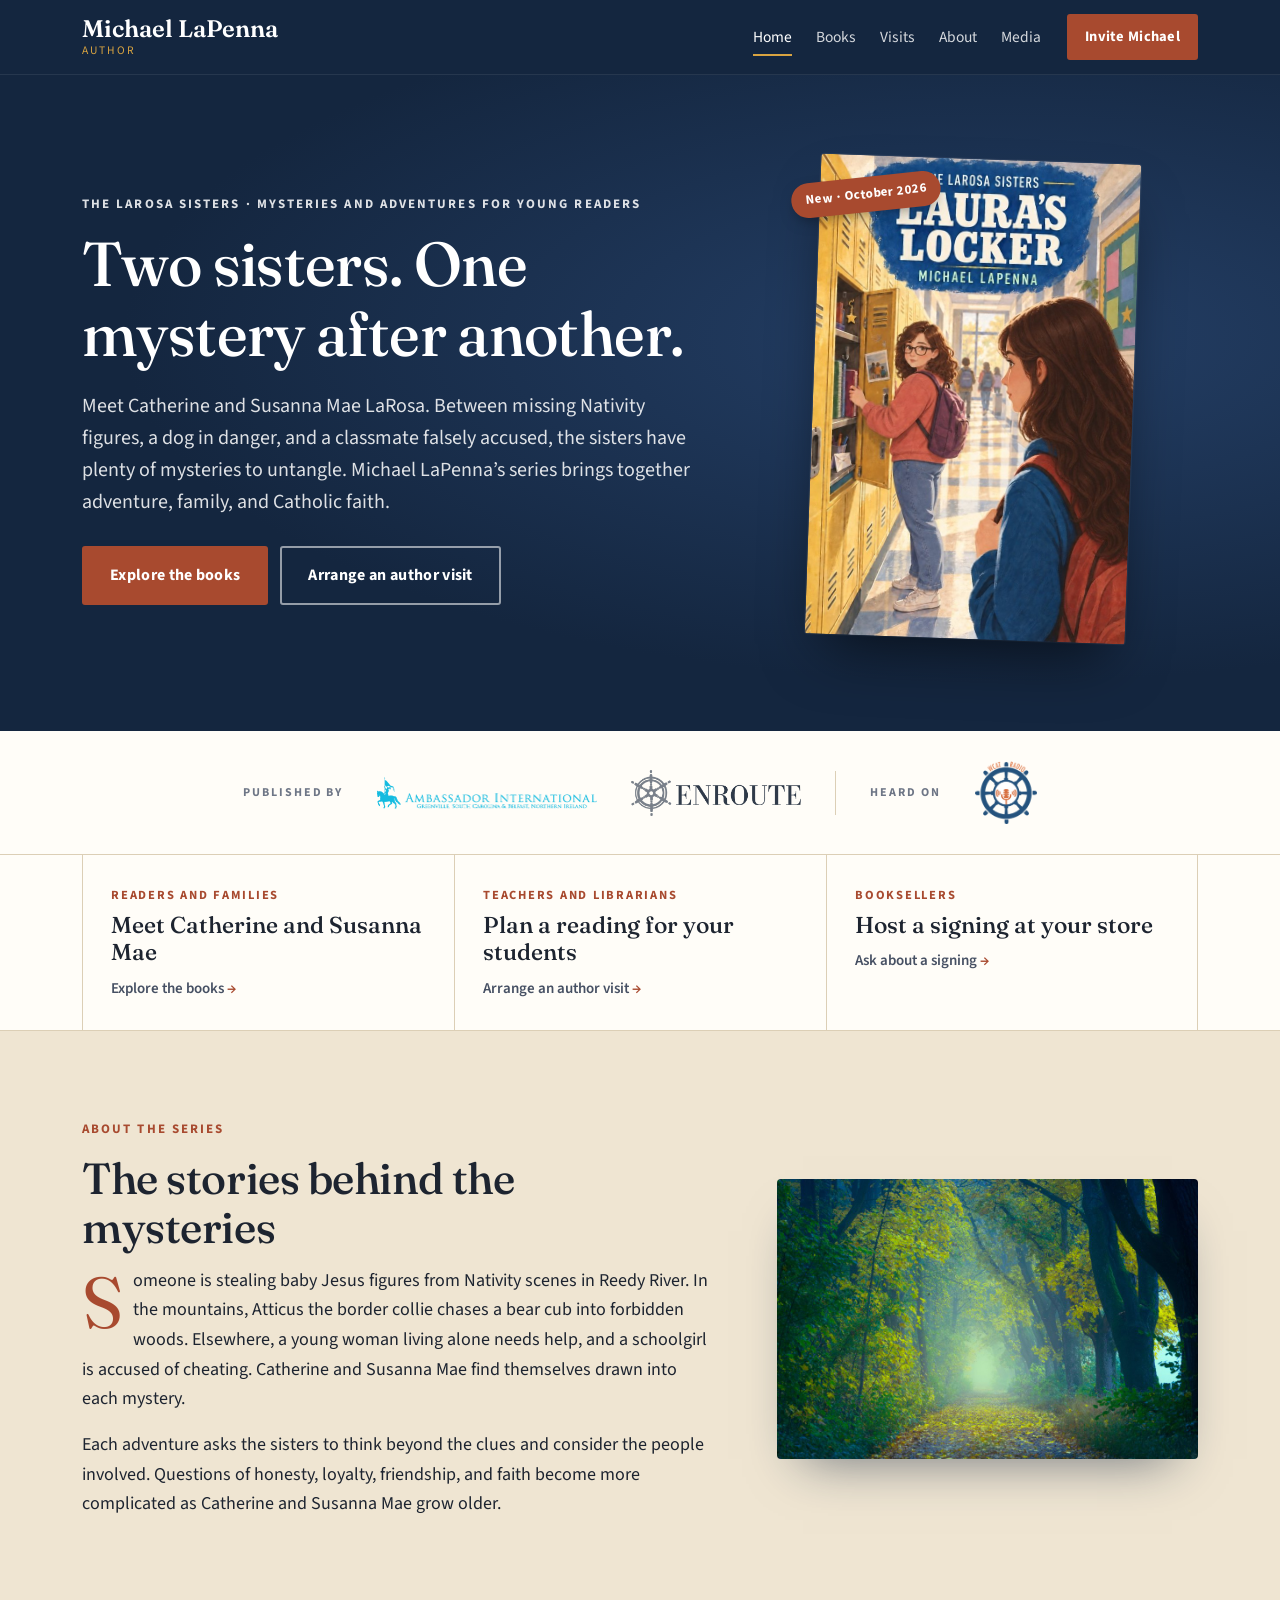
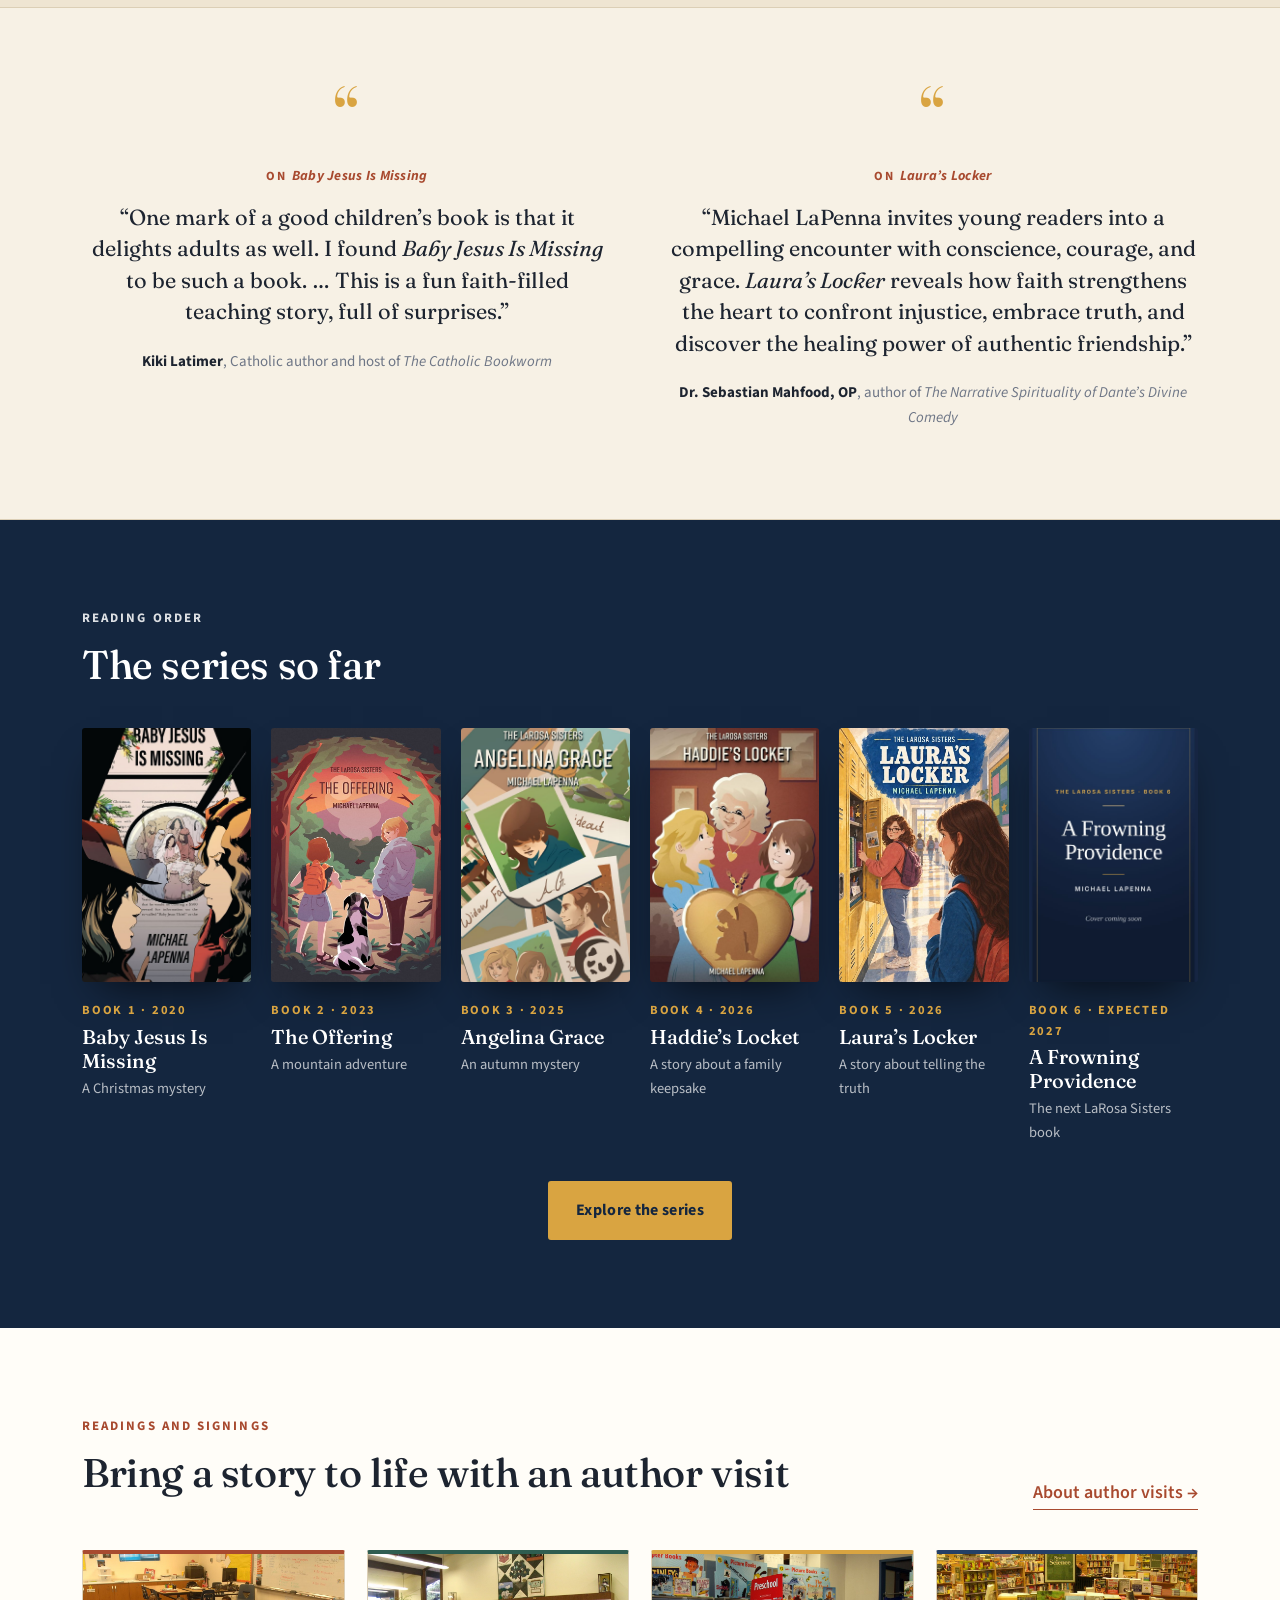
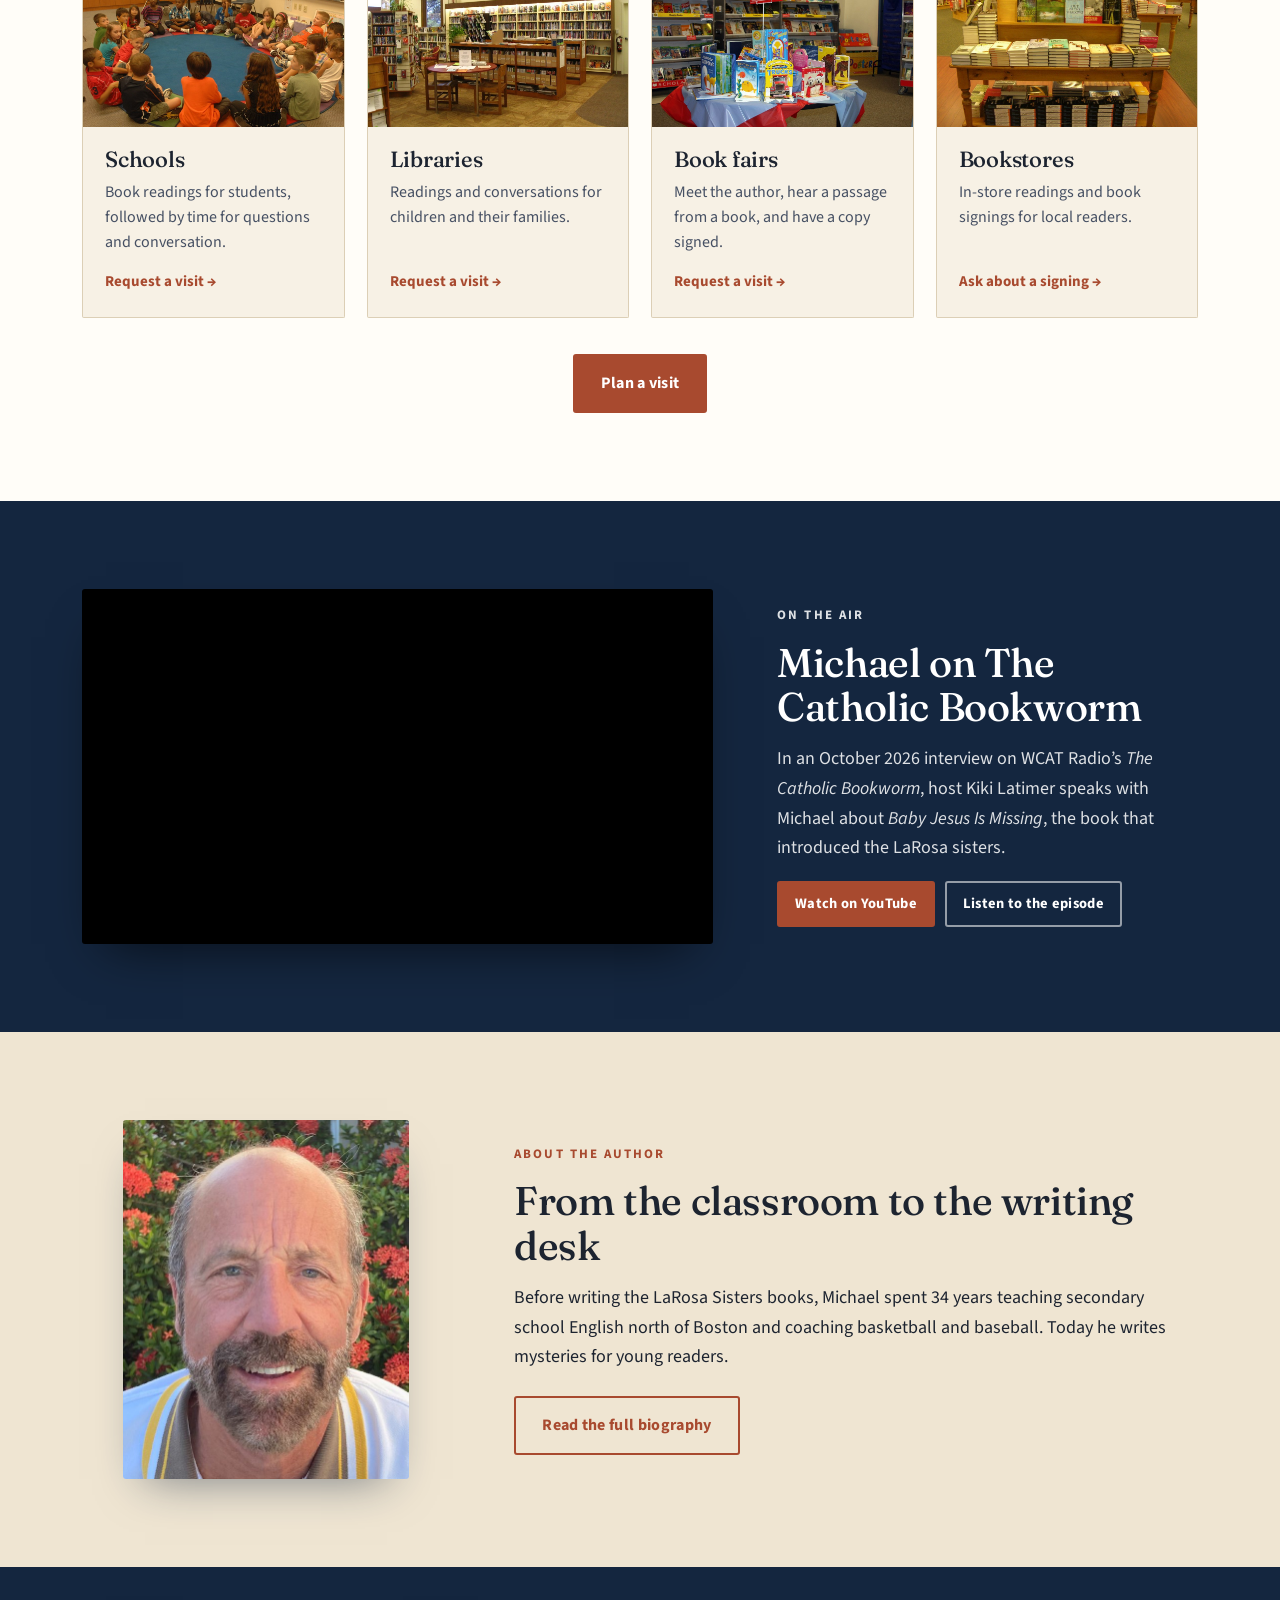
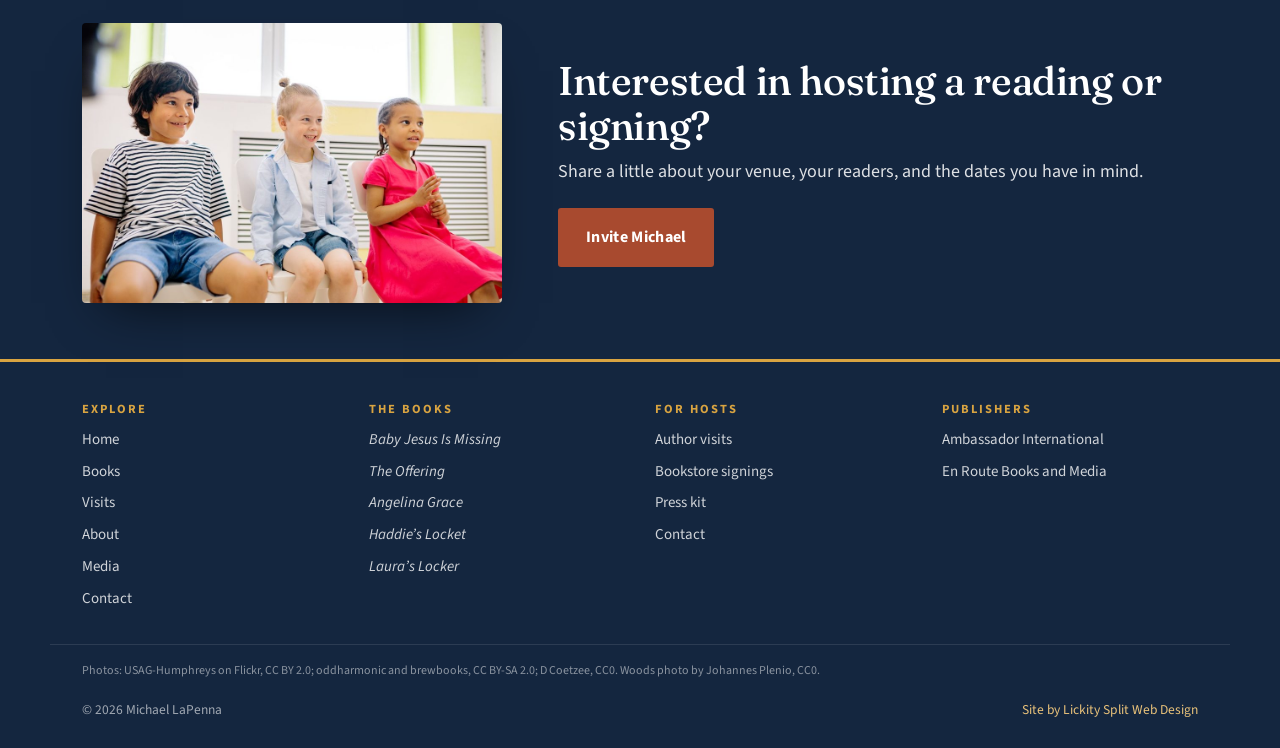
==== index.html @ f6b8862f "Visits: creative writing workshops section; workshop option on contact form Co-Authored-By: Claude O" ====
<!DOCTYPE html>
<html lang="en">
<head>
<meta charset="utf-8">
<meta name="viewport" content="width=device-width, initial-scale=1">
<script>try{if(localStorage.getItem('ml-desktop')==='1')document.querySelector('meta[name=viewport]').setAttribute('content','width=1200')}catch(e){}</script>
<title>Michael LaPenna | Author of the LaRosa Sisters</title>
<meta name="description" content="Michael LaPenna is the author of the LaRosa Sisters, Catholic mysteries for young readers. He visits schools, libraries, book fairs, and bookstores.">
<meta name="robots" content="noindex">
<meta property="og:title" content="Michael LaPenna | Author of the LaRosa Sisters">
<meta property="og:description" content="Michael LaPenna is the author of the LaRosa Sisters, Catholic mysteries for young readers. He visits schools, libraries, book fairs, and bookstores.">
<meta property="og:image" content="https://liquid1188.github.io/michael-lapenna/assets/og-card.jpg">
<meta name="twitter:card" content="summary_large_image">
<script type="application/ld+json">{"@context": "https://schema.org", "@graph": [{"@type": "Person", "@id": "https://liquid1188.github.io/michael-lapenna/#michael", "name": "Michael LaPenna", "jobTitle": "Author", "url": "https://liquid1188.github.io/michael-lapenna/", "image": "https://liquid1188.github.io/michael-lapenna/assets/michael-lapenna.jpg", "alumniOf": [{"@type": "CollegeOrUniversity", "name": "Colby College"}, {"@type": "CollegeOrUniversity", "name": "Salem State University"}]}]}</script>
<link rel="icon" href="assets/favicon.svg" type="image/svg+xml">
<link rel="preconnect" href="https://fonts.googleapis.com"><link rel="preconnect" href="https://fonts.gstatic.com" crossorigin>
<link href="https://fonts.googleapis.com/css2?family=Fraunces:ital,opsz,wght@0,9..144,400;0,9..144,500;0,9..144,600;1,9..144,400&family=Source+Sans+3:wght@400;600;700&display=swap" rel="stylesheet">
<link rel="stylesheet" href="assets/site.css?v=d2b795f9">
</head>
<body>
<a class="skip" href="#main">Skip to content</a>
<header class="top"><div class="wrap">
  <a class="brand" href="index.html"><b>Michael LaPenna</b><span>Author</span></a>
  <button class="menu" aria-expanded="false" aria-controls="nav">Menu</button>
  <nav id="nav" aria-label="Main"><ul><li><a href="index.html" aria-current="page">Home</a></li><li><a href="books.html">Books</a></li><li><a href="visits.html">Visits</a></li><li><a href="about.html">About</a></li><li><a href="media.html">Media</a></li></ul><a class="btn sm nav-cta" href="contact.html?topic=visit">Invite Michael</a></nav>
</div></header>
<main id="main">

<section class="hero on-dark"><div class="wrap hero-in">
  <div class="hero-copy">
    <p class="kicker">The LaRosa Sisters · Mysteries and adventures for young readers</p>
    <h1>Two sisters. One mystery after another.</h1>
    <p class="lede">Meet Catherine and Susanna Mae LaRosa. Between missing Nativity figures, a dog in danger, and a classmate falsely accused, the sisters have plenty of mysteries to untangle. Michael LaPenna’s series brings together adventure, family, and Catholic faith.</p>
    <div class="ctas"><a class="btn" href="books.html">Explore the books</a><a class="btn ghost-light" href="visits.html">Arrange an author visit</a></div>
  </div>
  <div class="hero-book">
    <span class="badge">New · October 2026</span>
    <a href="books.html#lauras-locker"><img class="cv big" src="assets/cover-lauras-locker.jpg" width="666" height="1000" alt="Cover of Laura’s Locker"></a>
  </div>
</div></section>

<section class="logos"><div class="wrap logos-in">
  <p class="eyebrow">Published by</p>
  <a href="https://ambassador-international.com/" target="_blank" rel="noopener"><img src="assets/logos/ambassador-international.png" width="441" height="64" alt="Ambassador International" class="lg-amb"></a>
  <a href="https://enroutebooksandmedia.com/" target="_blank" rel="noopener"><img src="assets/logos/en-route-books.png" width="1263" height="340" alt="En Route Books and Media" class="lg-er"></a>
  <span class="sep" aria-hidden="true"></span>
  <p class="eyebrow">Heard on</p>
  <a href="https://www.spreaker.com/episode/episode-330-michael-lapenna-on-his-book-baby-jesus-is-missing-october-13-2026--75766588" target="_blank" rel="noopener"><img src="assets/logos/wcat-radio.png" width="276" height="279" alt="WCAT Radio" class="lg-wcat"></a>
</div></section>

<section class="band router"><div class="wrap">
  <h2 class="sr-only">Find what you need</h2>
  <div class="r-grid">
    <a class="r-card" href="books.html"><span class="r-who">Readers and families</span><b>Meet Catherine and Susanna Mae</b><span class="r-go">Explore the books</span></a>
    <a class="r-card" href="visits.html"><span class="r-who">Teachers and librarians</span><b>Plan a reading for your students</b><span class="r-go">Arrange an author visit</span></a>
    <a class="r-card" href="contact.html?topic=signing"><span class="r-who">Booksellers</span><b>Host a signing at your store</b><span class="r-go">Ask about a signing</span></a>
  </div>
</div></section>

<section class="band paper"><div class="wrap intro">
  <div class="prose"><p class="kicker dark">About the series</p><h2>The stories behind the mysteries</h2>
    <p class="drop">Someone is stealing baby Jesus figures from Nativity scenes in Reedy River. In the mountains, Atticus the border collie chases a bear cub into forbidden woods. Elsewhere, a young woman living alone needs help, and a schoolgirl is accused of cheating. Catherine and Susanna Mae find themselves drawn into each mystery.</p>
    <p>Each adventure asks the sisters to think beyond the clues and consider the people involved. Questions of honesty, loyalty, friendship, and faith become more complicated as Catherine and Susanna Mae grow older.</p>
  </div>
  <figure class="intro-ph"><img src="assets/photos/woods-path.jpg" width="960" height="640" alt="A misty path leading into the woods" loading="lazy"></figure>
</div></section>

<section class="band quote-band"><div class="wrap q-pair">
  <blockquote class="big-q"><span class="q-on">On <i>Baby Jesus Is Missing</i></span><p>“One mark of a good children’s book is that it delights adults as well. I found <i>Baby Jesus Is Missing</i> to be such a book. … This is a fun faith-filled teaching story, full of surprises.”</p><cite><b>Kiki Latimer</b>, Catholic author and host of <i>The Catholic Bookworm</i></cite></blockquote>
  <blockquote class="big-q"><span class="q-on">On <i>Laura’s Locker</i></span><p>“Michael LaPenna invites young readers into a compelling encounter with conscience, courage, and grace. <i>Laura’s Locker</i> reveals how faith strengthens the heart to confront injustice, embrace truth, and discover the healing power of authentic friendship.”</p><cite><b>Dr. Sebastian Mahfood, OP</b>, author of <i>The Narrative Spirituality of Dante’s Divine Comedy</i></cite></blockquote>
</div></section>

<section class="band on-dark"><div class="wrap">
  <div class="sec-h"><p class="kicker">Reading order</p><h2>The series so far</h2></div>
  <ol class="order"><li><a href="books.html#baby-jesus-is-missing"><img class="cv" src="assets/cover-baby-jesus-is-missing.jpg" width="700" height="1144" alt="Cover of Baby Jesus Is Missing" loading="lazy"><span class="no">Book 1 · 2020</span><b>Baby Jesus Is Missing</b><span class="sm-t">A Christmas mystery</span></a></li><li><a href="books.html#the-offering"><img class="cv" src="assets/cover-the-offering.jpg" width="700" height="1000" alt="Cover of The Offering" loading="lazy"><span class="no">Book 2 · 2023</span><b>The Offering</b><span class="sm-t">A mountain adventure</span></a></li><li><a href="books.html#angelina-grace"><img class="cv" src="assets/cover-angelina-grace.jpg" width="700" height="1130" alt="Cover of Angelina Grace" loading="lazy"><span class="no">Book 3 · 2025</span><b>Angelina Grace</b><span class="sm-t">An autumn mystery</span></a></li><li><a href="books.html#haddies-locket"><img class="cv" src="assets/cover-haddies-locket.jpg" width="700" height="1119" alt="Cover of Haddie’s Locket" loading="lazy"><span class="no">Book 4 · 2026</span><b>Haddie’s Locket</b><span class="sm-t">A story about a family keepsake</span></a></li><li><a href="books.html#lauras-locker"><img class="cv" src="assets/cover-lauras-locker.jpg" width="666" height="1000" alt="Cover of Laura’s Locker" loading="lazy"><span class="no">Book 5 · 2026</span><b>Laura’s Locker</b><span class="sm-t">A story about telling the truth</span></a></li><li><a href="books.html#a-frowning-providence"><img class="cv" src="assets/cover-a-frowning-providence.jpg" width="700" height="1120" alt="Cover of A Frowning Providence" loading="lazy"><span class="no">Book 6 · Expected 2027</span><b>A Frowning Providence</b><span class="sm-t">The next LaRosa Sisters book</span></a></li></ol>
  <div class="center"><a class="btn gold" href="books.html">Explore the series</a></div>
</div></section>

<section class="band white"><div class="wrap">
  <div class="sec-h row"><div><p class="kicker dark">Readings and signings</p><h2>Bring a story to life with an author visit</h2></div><a class="link" href="visits.html">About author visits</a></div>
  <div class="v-grid"><article class="v-card"><img class="v-ph" src="assets/photos/visit-schools-3.jpg" alt="Students sitting in a circle on a classroom rug" loading="lazy" width="1000" height="640"><div class="v-body"><h3>Schools</h3><p>Book readings for students, followed by time for questions and conversation.</p><a class="v-go" href="contact.html?topic=visit">Request a visit</a></div></article><article class="v-card"><img class="v-ph" src="assets/photos/visit-libraries-5.jpg" alt="Bookshelves and a reading table in a public library" loading="lazy" width="1000" height="640"><div class="v-body"><h3>Libraries</h3><p>Readings and conversations for children and their families.</p><a class="v-go" href="contact.html?topic=visit">Request a visit</a></div></article><article class="v-card"><img class="v-ph" src="assets/photos/visit-book-fairs-4.jpg" alt="A table of picture books at a school book fair" loading="lazy" width="1000" height="640"><div class="v-body"><h3>Book fairs</h3><p>Meet the author, hear a passage from a book, and have a copy signed.</p><a class="v-go" href="contact.html?topic=visit">Request a visit</a></div></article><article class="v-card"><img class="v-ph" src="assets/photos/visit-bookstores-5.jpg" alt="A display table of new books in a Barnes and Noble store" loading="lazy" width="1000" height="640"><div class="v-body"><h3>Bookstores</h3><p>In-store readings and book signings for local readers.</p><a class="v-go" href="contact.html?topic=signing">Ask about a signing</a></div></article></div>
  <div class="center"><a class="btn" href="contact.html?topic=visit">Plan a visit</a></div>
</div></section>

<section class="band on-dark media-band"><div class="wrap two">
  <div class="frame"><iframe src="https://www.youtube-nocookie.com/embed/POn3cG_RTKs" title="Michael LaPenna on The Catholic Bookworm" loading="lazy" allow="accelerometer; encrypted-media; gyroscope; picture-in-picture" allowfullscreen></iframe></div>
  <div><p class="kicker">On the air</p><h2>Michael on The Catholic Bookworm</h2>
  <p>In an October 2026 interview on WCAT Radio’s <i>The Catholic Bookworm</i>, host Kiki Latimer speaks with Michael about <i>Baby Jesus Is Missing</i>, the book that introduced the LaRosa sisters.</p>
  <div class="buy"><a class="btn sm" href="https://www.youtube.com/watch?v=POn3cG_RTKs" target="_blank" rel="noopener">Watch on YouTube</a><a class="btn sm ghost-light" href="https://www.spreaker.com/episode/episode-330-michael-lapenna-on-his-book-baby-jesus-is-missing-october-13-2026--75766588" target="_blank" rel="noopener">Listen to the episode</a></div></div>
</div></section>

<section class="band paper"><div class="wrap two author">
  <img class="portrait" src="assets/michael-lapenna.jpg" width="573" height="720" alt="Michael LaPenna" loading="lazy">
  <div class="prose"><p class="kicker dark">About the author</p><h2>From the classroom to the writing desk</h2>
  <p>Before writing the LaRosa Sisters books, Michael spent 34 years teaching secondary school English north of Boston and coaching basketball and baseball. Today he writes mysteries for young readers.</p>
  <a class="btn ghost" href="about.html">Read the full biography</a></div>
</div></section>

<section class="band on-dark cta-band"><div class="wrap cta-in">
  <img class="cta-ph" src="assets/photos/reading-audience.jpg" width="996" height="668" alt="Children seated together, listening to a story" loading="lazy">
  <div class="cta-txt"><h2>Interested in hosting a reading or signing?</h2><p>Share a little about your venue, your readers, and the dates you have in mind.</p><a class="btn" href="contact.html?topic=visit">Invite Michael</a></div>
</div></section>
</main>
<footer>
  <div class="wrap f-cols">
    <div><h3>Explore</h3><ul><li><a href="index.html">Home</a></li><li><a href="books.html">Books</a></li><li><a href="visits.html">Visits</a></li><li><a href="about.html">About</a></li><li><a href="media.html">Media</a></li><li><a href="contact.html">Contact</a></li></ul></div>
    <div><h3>The books</h3><ul><li><a href="books.html#baby-jesus-is-missing"><i>Baby Jesus Is Missing</i></a></li><li><a href="books.html#the-offering"><i>The Offering</i></a></li><li><a href="books.html#angelina-grace"><i>Angelina Grace</i></a></li><li><a href="books.html#haddies-locket"><i>Haddie’s Locket</i></a></li><li><a href="books.html#lauras-locker"><i>Laura’s Locker</i></a></li></ul></div>
    <div><h3>For hosts</h3><ul><li><a href="visits.html">Author visits</a></li><li><a href="contact.html?topic=signing">Bookstore signings</a></li><li><a href="media.html">Press kit</a></li><li><a href="contact.html">Contact</a></li></ul></div>
    <div><h3>Publishers</h3><ul><li><a href="https://ambassador-international.com/book-author/michael-lapenna/" target="_blank" rel="noopener">Ambassador International</a></li><li><a href="https://enroutebooksandmedia.com/lauraslocker/" target="_blank" rel="noopener">En Route Books and Media</a></li></ul></div>
  </div>
  <div class="wrap"><p class="f-credits">Photos: USAG-Humphreys on Flickr, CC BY 2.0; oddharmonic and brewbooks, CC BY-SA 2.0; D Coetzee, CC0. Woods photo by Johannes Plenio, CC0.</p>
  <div class="f-base"><span>© 2026 Michael LaPenna</span><button type="button" class="vp-toggle">View desktop version</button><a href="https://lickitysplitweb.com" target="_blank" rel="noopener">Site by Lickity Split Web Design</a></div></div>
</footer>
<script src="assets/site.js?v=a3a77196"></script>
</body>
</html>
---- assets/site.css ----
:root{
  --navy:#14263F;--navy-2:#1B3253;--navy-3:#243F66;
  --cream:#F7F1E5;--paper:#EFE5D2;--white:#FFFDF8;
  --ink:#1D2430;--ink-2:#465063;--ink-3:#6E7686;
  --brick:#A84A2F;--brick-2:#8E3B24;--gold:#D9A441;--gold-2:#E9C27A;--pine:#2F5D50;
  --rule:#DCCFB6;
  --serif:'Fraunces',Georgia,serif;--sans:'Source Sans 3',system-ui,sans-serif;
  --w:1180px;
}
*{box-sizing:border-box;margin:0;padding:0}
html{scroll-behavior:smooth}
body{font:18px/1.65 var(--sans);color:var(--ink);background:var(--cream);-webkit-font-smoothing:antialiased}
img{max-width:100%;height:auto;display:block}
a{color:inherit}
.wrap{max-width:var(--w);margin:0 auto;padding:0 32px}
.skip{position:absolute;left:-999px}.skip:focus{left:12px;top:12px;background:#fff;padding:8px 12px;z-index:99}
:focus-visible{outline:3px solid var(--gold);outline-offset:3px}
h1,h2,h3{font-family:var(--serif);font-weight:500;line-height:1.12;letter-spacing:-.01em}
h1{font-size:clamp(38px,5vw,62px)}
h2{font-size:clamp(28px,3.2vw,40px);margin-bottom:14px}
h3{font-size:22px}
.kicker{font-size:13px;font-weight:700;letter-spacing:.16em;text-transform:uppercase;color:var(--gold);margin-bottom:14px}
.kicker.dark{color:var(--brick)}
.eyebrow{font-size:12px;font-weight:700;letter-spacing:.16em;text-transform:uppercase;color:var(--ink-3)}
.lede{font-size:20px;line-height:1.6}
.small{font-size:14px;color:var(--ink-3)}
.center{text-align:center;margin-top:36px}
.link{font-weight:600;color:var(--brick);text-decoration:none;border-bottom:1.5px solid currentColor;padding-bottom:1px}
.link:after{content:" →"}
.on-dark .link{color:var(--gold-2)}

/* buttons */
.btn{display:inline-flex;align-items:center;justify-content:center;gap:8px;background:var(--brick);color:#fff;font-weight:700;font-size:16px;letter-spacing:.02em;padding:14px 26px;border-radius:3px;text-decoration:none;border:2px solid var(--brick);transition:background .2s,border-color .2s,color .2s;cursor:pointer;font-family:var(--sans)}
.btn:hover{background:var(--brick-2);border-color:var(--brick-2)}
.btn.sm{padding:9px 16px;font-size:14.5px}
.btn.ghost{background:transparent;color:var(--brick)}
.btn.ghost:hover{background:var(--brick);color:#fff}
.btn.ghost-light{background:transparent;border-color:rgba(255,255,255,.55);color:#fff}
.btn.ghost-light:hover{background:#fff;color:var(--navy);border-color:#fff}
.btn.gold{background:var(--gold);border-color:var(--gold);color:var(--navy)}
.btn.gold:hover{background:var(--gold-2);border-color:var(--gold-2)}
.ctas,.buy{display:flex;flex-wrap:wrap;gap:12px;margin-top:28px}
.buy{margin-top:18px;gap:10px}

/* header */
header.top{background:var(--navy);color:#fff;position:sticky;top:0;z-index:20;border-bottom:1px solid rgba(255,255,255,.08)}
header.top .wrap{display:flex;align-items:center;justify-content:space-between;gap:24px;min-height:74px}
.brand{text-decoration:none;display:flex;flex-direction:column;line-height:1.1}
.brand b{font-family:var(--serif);font-size:24px;font-weight:600}
.brand span{font-size:11.5px;letter-spacing:.18em;text-transform:uppercase;color:var(--gold);margin-top:3px}
nav{display:flex;align-items:center;gap:26px}
nav ul{list-style:none;display:flex;gap:24px}
nav ul a{text-decoration:none;font-size:15.5px;color:rgba(255,255,255,.82);padding:6px 0;border-bottom:2px solid transparent}
nav ul a:hover{color:#fff}
nav ul a[aria-current]{color:#fff;border-color:var(--gold)}
.menu{display:none;background:none;border:1.5px solid rgba(255,255,255,.5);color:#fff;font:600 14px var(--sans);padding:7px 14px;border-radius:3px}

/* bands */
.band{padding:88px 0}
.band.paper{background:var(--paper)}
.band.white{background:var(--white)}
.on-dark{background:var(--navy);color:#fff}
.on-dark .lede,.on-dark p{color:rgba(255,255,255,.86)}
.sec-h{margin-bottom:40px;max-width:720px}
.sec-h.row{display:flex;justify-content:space-between;align-items:flex-end;max-width:none;gap:20px}
.two{display:grid;grid-template-columns:1fr 1fr;gap:64px;align-items:center}
.prose p+p{margin-top:16px}
.prose .link,.prose .btn{margin-top:24px;display:inline-flex}

/* hero */
.hero{background:radial-gradient(ellipse at 78% 40%,var(--navy-3) 0,var(--navy) 62%);padding:84px 0 92px;overflow:hidden}
.hero-in{display:grid;grid-template-columns:1.15fr .85fr;gap:56px;align-items:center}
.hero h1{margin-bottom:22px}
.hero-book{position:relative;justify-self:center}
.cv.big{width:320px;border-radius:3px;box-shadow:0 30px 60px -20px rgba(0,0,0,.65),0 0 0 1px rgba(255,255,255,.06);transform:rotate(2deg);transition:transform .4s}
.hero-book a:hover .cv.big{transform:rotate(0) translateY(-4px)}
.badge{position:absolute;top:18px;left:-22px;z-index:2;background:var(--brick);color:#fff;font-size:13px;font-weight:700;letter-spacing:.04em;padding:7px 14px;border-radius:999px;transform:rotate(-6deg);box-shadow:0 6px 16px -6px rgba(0,0,0,.5)}

/* logo band */
.logos{background:var(--white);border-bottom:1px solid var(--rule);padding:30px 0}
.logos-in{display:flex;align-items:center;justify-content:center;gap:34px;flex-wrap:wrap}
.logos a{display:block;opacity:.92;transition:opacity .2s}.logos a:hover{opacity:1}
.lg-amb{width:220px}.lg-er{width:170px}.lg-wcat{width:62px}
.logos .sep{width:1px;height:44px;background:var(--rule)}

/* why */
.drop:first-letter{font-family:var(--serif);float:left;font-size:72px;line-height:.85;margin:6px 10px 0 0;color:var(--brick)}
.fan{position:relative;height:440px}
.fan a{position:absolute;top:50%;left:50%;width:210px;transform:translate(calc(-50% + (var(--i) - 1.5) * 104px),-50%) rotate(calc((var(--i) - 1.5) * 4deg));transition:transform .35s;z-index:calc(var(--i) + 1)}
.fan a img{border-radius:3px;box-shadow:0 18px 36px -16px rgba(20,38,63,.6)}
.fan a:hover{transform:translate(calc(-50% + (var(--i) - 1.5) * 104px),calc(-50% - 14px)) rotate(0);z-index:9}

/* big quote */
.quote-band{background:var(--cream);border-top:1px solid var(--rule);border-bottom:1px solid var(--rule)}
.big-q{max-width:860px;margin:0 auto;text-align:center}
.big-q:before{content:"“";display:block;font-family:var(--serif);font-size:84px;line-height:.6;color:var(--gold);margin-bottom:18px}
.big-q p{font-family:var(--serif);font-size:clamp(22px,2.4vw,29px);line-height:1.45;color:var(--ink)}
.big-q cite{display:block;margin-top:22px;font-style:normal;font-size:15px;color:var(--ink-3)}
.big-q cite b{color:var(--ink);font-weight:700}

/* reading order */
.order{list-style:none;display:grid;grid-template-columns:repeat(4,1fr);gap:30px;counter-reset:b}
.order a{text-decoration:none;display:block}
.order img{width:100%;aspect-ratio:2/3;object-fit:cover;border-radius:3px;box-shadow:0 20px 40px -18px rgba(0,0,0,.7);margin-bottom:18px;transition:transform .3s}
.order a:hover img{transform:translateY(-6px)}
.no{display:block;font-size:12.5px;font-weight:700;letter-spacing:.14em;text-transform:uppercase;color:var(--gold);margin-bottom:4px}
.order b{display:block;font-family:var(--serif);font-weight:500;font-size:23px;line-height:1.2}
.sm-t{display:block;font-size:14.5px;color:rgba(255,255,255,.7);margin-top:4px}

/* visit cards */
.v-grid{display:grid;grid-template-columns:repeat(4,1fr);gap:22px}
.v-card{background:var(--cream);border:1px solid var(--rule);border-top:4px solid var(--brick);padding:26px 22px 24px;border-radius:2px}
.v-card:nth-child(2){border-top-color:var(--pine)}.v-card:nth-child(3){border-top-color:var(--gold)}.v-card:nth-child(4){border-top-color:var(--navy-3)}
.v-card .ic{display:inline-flex;width:46px;height:46px;border-radius:50%;background:var(--white);align-items:center;justify-content:center;margin-bottom:16px;border:1px solid var(--rule)}
.v-card svg{width:24px;height:24px;fill:none;stroke:var(--navy);stroke-width:1.6;stroke-linejoin:round;stroke-linecap:round}
.v-card h3{margin-bottom:8px}
.v-card p{font-size:16px;color:var(--ink-2);line-height:1.55}

/* media */
.frame{position:relative;aspect-ratio:16/9;background:#000;border-radius:3px;overflow:hidden;box-shadow:0 24px 50px -24px rgba(0,0,0,.7)}
.frame iframe{position:absolute;inset:0;width:100%;height:100%;border:0}
.media-band .two{grid-template-columns:1.2fr .8fr}

/* author */
.portrait{width:100%;max-width:286px;border-radius:3px;box-shadow:0 22px 44px -22px rgba(20,38,63,.55);justify-self:center}
.author{grid-template-columns:.7fr 1.3fr}

/* cta band */
.cta-band{padding:64px 0;background:linear-gradient(90deg,var(--navy) 0,var(--navy-2) 100%)}
.cta-in{display:flex;justify-content:space-between;align-items:center;gap:30px}
.cta-in h2{margin-bottom:6px}

/* page header */
.page-h{padding:70px 0 64px;background:radial-gradient(ellipse at 85% 0,var(--navy-3) 0,var(--navy) 60%)}
.page-h h1{margin-bottom:14px}
.page-h .lede{max-width:760px}
.jump{list-style:none;display:flex;flex-wrap:wrap;gap:10px;margin-top:30px}
.jump a{display:inline-flex;align-items:center;gap:10px;text-decoration:none;font-size:15px;padding:8px 16px 8px 8px;border:1px solid rgba(255,255,255,.25);border-radius:999px;color:#fff}
.jump a:hover{background:rgba(255,255,255,.08)}
.jump span{display:inline-flex;width:26px;height:26px;border-radius:50%;background:var(--gold);color:var(--navy);font-weight:700;font-size:13px;align-items:center;justify-content:center}

/* books page */
.books{padding:40px 32px 70px}
.book{display:grid;grid-template-columns:280px 1fr;gap:56px;padding:56px 0;border-bottom:1px solid var(--rule);align-items:start;scroll-margin-top:90px}
.book:last-child{border-bottom:0}
.book .cv{width:100%;border-radius:3px;box-shadow:0 22px 44px -20px rgba(20,38,63,.55)}
.book h2{margin-bottom:4px}
.book .no{color:var(--brick)}
.meta{font-size:15px;color:var(--ink-3);margin-bottom:16px}
.facts{list-style:none;display:flex;flex-wrap:wrap;gap:8px;margin-top:18px}
.facts li{font-size:14px;background:var(--paper);padding:4px 12px;border-radius:999px;color:var(--ink-2)}
.mini-q{margin-top:22px;padding:18px 22px;background:var(--white);border-left:3px solid var(--gold)}
.mini-q p{font-family:var(--serif);font-size:18px;line-height:1.5;font-style:italic}
.mini-q cite{display:block;margin-top:8px;font-style:normal;font-size:14px;color:var(--ink-3)}
.note-grid{display:grid;grid-template-columns:1fr 1fr;gap:56px}
.note-grid h2{font-size:28px}

/* visits */
.ticks{list-style:none;margin-top:6px}
.ticks li{position:relative;padding-left:30px;margin:12px 0}
.ticks li:before{content:"";position:absolute;left:4px;top:9px;width:12px;height:7px;border-left:2.5px solid var(--brick);border-bottom:2.5px solid var(--brick);transform:rotate(-45deg)}
.visit-detail{align-items:start}
.age{list-style:none;margin-top:8px}
.age li{display:flex;gap:16px;align-items:center;padding:10px 0;border-bottom:1px solid var(--rule)}
.cv.xs{width:46px;border-radius:2px;box-shadow:0 6px 12px -6px rgba(0,0,0,.5)}
.age b{display:block;font-family:var(--serif);font-weight:500;font-size:19px}
.age span{font-size:15px;color:var(--ink-3)}
.steps{list-style:none;display:grid;grid-template-columns:repeat(4,1fr);gap:22px;counter-reset:s}
.steps li{counter-increment:s;padding:24px 22px;background:var(--cream);border:1px solid var(--rule)}
.steps li:before{content:counter(s);display:inline-flex;width:34px;height:34px;border-radius:50%;background:var(--navy);color:#fff;font-weight:700;align-items:center;justify-content:center;margin-bottom:12px}
.steps b{display:block;font-family:var(--serif);font-weight:500;font-size:21px;margin-bottom:4px}
.steps span{font-size:16px;color:var(--ink-2)}

/* about */
.about{align-items:start;grid-template-columns:.75fr 1.25fr}
.about figure{justify-self:center}
.facts-row{display:grid;grid-template-columns:repeat(3,1fr);gap:30px;text-align:center}
.facts-row b{display:block;font-family:var(--serif);font-weight:500;font-size:44px;color:var(--brick);line-height:1.1}
.facts-row span{font-size:16px;color:var(--ink-2)}

/* media page */
.media-item{grid-template-columns:1.15fr .85fr}
.kit{display:grid;grid-template-columns:280px 1fr;gap:36px;align-items:start;max-width:900px}
.kit-photo{text-decoration:none;display:block}
.kit-photo img{width:100%;border-radius:3px;box-shadow:0 18px 36px -18px rgba(20,38,63,.55)}
.kit-photo span,.kit-img span{display:block;font-size:13.5px;color:var(--ink-2);margin-top:8px}
.kit-photo span:after{content:" ↗";color:var(--brick)}
.kit-h{margin:48px 0 16px;font-size:22px}
.kit-covers{display:grid;grid-template-columns:repeat(5,minmax(0,160px));gap:24px;align-items:end}
.kit-bio{background:var(--white);border:1px solid var(--rule);padding:22px}
.kit-bio h3{margin-bottom:8px}.kit-bio p{font-size:15.5px;color:var(--ink-2)}
.kit-img{text-decoration:none;display:block}
.kit-img img{width:100%;aspect-ratio:2/3;object-fit:cover;border-radius:2px;box-shadow:0 10px 20px -12px rgba(0,0,0,.5)}
.kit-img span{display:block;font-size:13.5px;color:var(--ink-2);margin-top:8px}
.kit-img span:after{content:" ↗";color:var(--brick)}

/* contact */
.contact{display:grid;grid-template-columns:1.4fr .6fr;gap:48px;align-items:start}
.form{background:var(--white);border:1px solid var(--rule);padding:32px;border-radius:2px;display:grid;gap:18px}
.f2{display:grid;grid-template-columns:1fr 1fr;gap:18px}
.form label{display:grid;gap:6px;font-size:15px;font-weight:600;color:var(--ink-2)}
.form input,.form select,.form textarea{font:inherit;font-weight:400;font-size:16px;padding:12px 14px;border:1px solid var(--rule);border-radius:3px;background:#fff;color:var(--ink)}
.form input:focus,.form select:focus,.form textarea:focus{outline:2px solid var(--gold);border-color:var(--gold)}
.form .btn{justify-self:start}
.hp{display:none}
.form-msg{font-size:15px;color:var(--pine)}
.c-side h2{font-size:26px}.c-side p{font-size:16px;color:var(--ink-2);margin-bottom:12px}
.c-side a{color:var(--brick)}

/* placeholders for review */
.ph-note{margin-top:18px;font-size:14px;line-height:1.5;color:#7A4E00;background:#FFF3D6;border:1px dashed #D9A441;padding:10px 14px;border-radius:3px}

/* footer */
footer{background:var(--navy);color:rgba(255,255,255,.8);font-size:15px}
.f-strip{background:linear-gradient(90deg,#2A2213,#3A2E17);border-top:3px solid var(--gold);padding:30px 0}
.f-strip .wrap{display:flex;justify-content:space-between;align-items:center;gap:24px;flex-wrap:wrap}
.f-name{font-family:var(--serif);font-size:24px;font-weight:500;color:#fff}
.f-strip p{color:rgba(255,255,255,.7);font-size:15px}
.f-ctas{display:flex;gap:10px;flex-wrap:wrap}
.f-nav{list-style:none;display:flex;flex-wrap:wrap;gap:8px 26px;padding:28px 0 20px;border-bottom:1px solid rgba(255,255,255,.1)}
.f-nav a{text-decoration:none}.f-nav a:hover{color:#fff}
.f-base{display:flex;justify-content:space-between;align-items:center;gap:16px;flex-wrap:wrap;padding:18px 0 26px;font-size:13.5px;color:rgba(255,255,255,.6)}
.f-base a{text-decoration:none;color:var(--gold-2)}
.vp-toggle{display:none;background:none;border:1px solid rgba(255,255,255,.3);color:rgba(255,255,255,.8);font:13px var(--sans);padding:6px 12px;border-radius:3px;cursor:pointer}
html.small .vp-toggle{display:inline-block}

/* tablet */
@media (max-width:1060px){
  nav ul{gap:16px}nav ul a{font-size:14.5px}
  .v-grid,.steps{grid-template-columns:1fr 1fr}
}
@media (max-width:900px){
  body{font-size:17px}
  .wrap{padding:0 22px}
  .menu{display:block}
  nav{display:none;position:absolute;top:74px;left:0;right:0;background:var(--navy);flex-direction:column;align-items:stretch;padding:8px 22px 22px;gap:14px;border-bottom:1px solid rgba(255,255,255,.1)}
  nav.open{display:flex}
  nav ul{flex-direction:column;gap:0}
  nav ul a{display:block;padding:12px 0;border-bottom:1px solid rgba(255,255,255,.08);font-size:17px}
  nav ul a[aria-current]{border-bottom-color:rgba(255,255,255,.08);color:var(--gold)}
  .band{padding:60px 0}
  .hero{padding:44px 0 56px}
  .hero-in{grid-template-columns:1fr;gap:34px}
  .hero-book{order:-1}
  .cv.big{width:190px}
  .badge{left:-30px;top:10px;font-size:12px}
  .lede{font-size:18px}
  .two,.author,.about,.media-item,.media-band .two,.note-grid,.contact{grid-template-columns:1fr;gap:34px}
  .fan{height:300px;order:-1}.fan a{width:140px;transform:translate(calc(-50% + (var(--i) - 1.5) * 60px),-50%) rotate(calc((var(--i) - 1.5) * 4deg))}
  .order{grid-template-columns:1fr 1fr;gap:26px 18px}
  .order b{font-size:19px}
  .sec-h.row{display:block}.sec-h.row .link{display:inline-block;margin-top:6px}
  .cta-in{flex-direction:column;align-items:flex-start}
  .book{grid-template-columns:120px 1fr;gap:20px;padding:36px 0}
  .book h2{font-size:26px}
  .books{padding:10px 22px 40px}
  .logos-in{gap:22px}.lg-amb{width:170px}.lg-er{width:130px}.lg-wcat{width:50px}.logos .sep{display:none}
  .logos .eyebrow{width:100%;text-align:center}
  .portrait{max-width:220px}
  .facts-row{grid-template-columns:1fr;gap:20px}
}
@media (max-width:560px){
  .v-grid,.steps{grid-template-columns:1fr}
  .book{grid-template-columns:1fr}.book .cv-wrap{max-width:170px}
  .f2{grid-template-columns:1fr}
  .form{padding:22px}
  .kit{grid-template-columns:1fr;gap:22px}.kit-photo{max-width:220px}
  .kit-covers{grid-template-columns:repeat(3,1fr);gap:14px}.kit-covers .kit-img span{font-size:12.5px;line-height:1.3}
  .ctas .btn{width:100%}
}
@media (prefers-reduced-motion:reduce){*{transition:none!important;scroll-behavior:auto!important}}
.form-off{font-size:15px;line-height:1.5;color:#7A4E00;background:#FFF3D6;border:1px solid #E6C27A;padding:10px 14px;border-radius:3px}

/* ---- revamp: audience router ---- */
.sr-only{position:absolute;width:1px;height:1px;overflow:hidden;clip:rect(0 0 0 0);white-space:nowrap}
.band.router{padding:0;background:var(--white);border-bottom:1px solid var(--rule)}
.r-grid{display:grid;grid-template-columns:repeat(3,1fr)}
.r-card{display:flex;flex-direction:column;gap:6px;padding:30px 28px 28px;text-decoration:none;border-left:1px solid var(--rule);transition:background .2s}
.r-card:last-child{border-right:1px solid var(--rule)}
.r-card:hover{background:var(--cream)}
.r-who{font-size:12.5px;font-weight:700;letter-spacing:.14em;text-transform:uppercase;color:var(--brick)}
.r-card b{font-family:var(--serif);font-weight:500;font-size:23px;line-height:1.2;color:var(--ink)}
.r-go{font-size:15px;font-weight:600;color:var(--ink-2);margin-top:4px}
.r-go:after{content:" →";color:var(--brick);transition:margin .2s}
.r-card:hover .r-go:after{margin-left:4px}
/* series intro, editorial two-column */
.intro{display:grid;grid-template-columns:.8fr 1.2fr;gap:64px;align-items:start}
.intro h2{font-size:clamp(30px,3.4vw,44px)}
/* visit card action */
.v-card{display:flex;flex-direction:column}
.v-card p{flex:1}
.v-go{margin-top:16px;font-size:15px;font-weight:700;color:var(--brick);text-decoration:none}
.v-go:after{content:" →"}
.v-go:hover{text-decoration:underline;text-underline-offset:3px}
/* where based */
.based{display:flex;gap:12px;align-items:flex-start;max-width:760px;margin:-12px 0 30px;font-size:17px;color:var(--ink-2)}
.based svg{flex:none;width:24px;height:24px;fill:none;stroke:var(--brick);stroke-width:1.8;margin-top:2px}
/* at a glance */
.glance-band{padding:46px 0 10px}
.glance-h{font-size:28px;margin-bottom:16px}
.tbl-wrap{overflow-x:auto;border:1px solid var(--rule);border-radius:3px;background:#fff}
.glance{width:100%;border-collapse:collapse;font-size:16px;min-width:640px}
.glance th{text-align:left;font-size:12.5px;letter-spacing:.12em;text-transform:uppercase;color:var(--ink-3);font-weight:700;padding:12px 16px;background:var(--cream);border-bottom:1px solid var(--rule)}
.glance td{padding:14px 16px;border-bottom:1px solid var(--rule);vertical-align:top;color:var(--ink-2)}
.glance tr:last-child td{border-bottom:0}
.glance td:first-child a{font-family:var(--serif);font-size:19px;color:var(--ink);text-decoration:none}
.glance td:first-child a:hover{color:var(--brick)}
.glance td:first-child span{display:block;font-size:13px;color:var(--ink-3)}
.glance-band .small{margin-top:10px}
/* footer columns */
.f-cols{display:grid;grid-template-columns:repeat(4,1fr);gap:30px;padding-top:40px;padding-bottom:26px;border-bottom:1px solid rgba(255,255,255,.1)}
.f-cols h3{font-family:var(--sans);font-size:12.5px;letter-spacing:.16em;text-transform:uppercase;color:var(--gold);font-weight:700;margin-bottom:12px}
.f-cols ul{list-style:none}
.f-cols li{margin:7px 0}
.f-cols a{text-decoration:none;color:rgba(255,255,255,.8)}
.f-cols a:hover{color:#fff}
@media (max-width:900px){
  .r-grid{grid-template-columns:1fr}
  .r-card{border-left:0;border-right:0!important;border-bottom:1px solid var(--rule);padding:20px 22px}
  .r-card:last-child{border-bottom:0}
  .r-card b{font-size:21px}
  .intro{grid-template-columns:1fr;gap:10px}
  .f-cols{grid-template-columns:1fr 1fr;gap:24px}
}
footer{border-top:3px solid var(--gold)}
@media (max-width:560px){
  .v-grid{grid-template-columns:1fr 1fr;gap:12px}
  .v-card{padding:18px 14px 16px}
  .v-card .ic{width:38px;height:38px;margin-bottom:10px}
  .v-card h3{font-size:19px}
  .v-card p{font-size:14.5px}
  .v-go{font-size:14px}
}

/* ---- photos ---- */
.v-card{padding:0;overflow:hidden;border-top-width:4px}
.v-ph{width:100%;aspect-ratio:3/2;object-fit:cover;display:block}
.v-body{padding:20px 22px 22px;display:flex;flex-direction:column;flex:1}
.v-body p{flex:1}
.v-card .ic{display:none}
.intro{grid-template-columns:1.2fr .8fr;gap:64px;align-items:center}
.intro-ph{margin:0;justify-self:end}
.intro-ph img{width:380px;height:500px;object-fit:cover;object-position:50% 40%;border-radius:4px;box-shadow:0 26px 50px -26px rgba(20,38,63,.6)}
.cta-band{padding:0;background:var(--navy)}
.cta-in{display:grid;grid-template-columns:420px 1fr;gap:56px;align-items:center;padding-top:56px;padding-bottom:56px}
.cta-ph{width:100%;aspect-ratio:3/2;object-fit:cover;border-radius:4px;box-shadow:0 24px 50px -24px rgba(0,0,0,.7)}
.cta-txt h2{margin-bottom:8px}
.cta-txt p{margin-bottom:22px}
@media (max-width:900px){
  .intro{grid-template-columns:1fr;gap:28px}
  .intro-ph{justify-self:stretch}
  .intro-ph img{width:100%;height:300px}
  .cta-in{grid-template-columns:1fr;gap:26px;padding-top:44px;padding-bottom:48px;display:grid}
}
@media (max-width:560px){
  .v-body{padding:14px 14px 16px}
}
.intro-ph img{width:480px;height:auto;aspect-ratio:3/2;object-fit:cover}
.f-credits{font-size:12px;color:rgba(255,255,255,.5);padding-top:16px}
@media (max-width:900px){.intro-ph img{width:100%;height:auto}}
.order{grid-template-columns:repeat(6,1fr);gap:20px}
.order b{font-size:20px}
@media (max-width:900px){.order{grid-template-columns:repeat(2,1fr)}}
.kit-covers{align-items:start}
.kit-covers .kit-img img{width:100%;height:auto;aspect-ratio:5/8;object-fit:cover;display:block}
/* mobile: glance table as stacked cards; center lone last cover in series grid */
@media (max-width:700px){
  .glance{min-width:0;font-size:15px}
  .glance thead{display:none}
  .glance,.glance tbody,.glance tr,.glance td{display:block;width:100%}
  .glance tr{padding:14px 16px;border-bottom:1px solid var(--rule)}
  .glance tr:last-child{border-bottom:0}
  .glance td{padding:3px 0;border:0;display:flex;gap:12px}
  .glance td:first-child{display:block;padding-bottom:8px}
  .glance td[data-l]:before{content:attr(data-l);flex:0 0 96px;font-size:12px;letter-spacing:.08em;text-transform:uppercase;color:var(--ink-3);font-weight:700;padding-top:2px}
}
@media (max-width:900px){.order li:last-child:nth-child(odd){grid-column:1/-1;justify-self:center;width:calc(50% - 9px)}}
.q-pair{display:grid;grid-template-columns:1fr 1fr;gap:56px;align-items:start}
.q-pair .big-q{max-width:none}
.q-pair .big-q p{font-size:clamp(19px,1.7vw,23px)}
.q-on{display:block;font-size:12.5px;letter-spacing:.14em;text-transform:uppercase;color:var(--brick);font-weight:700;margin-bottom:14px}
.q-on i{text-transform:none;letter-spacing:.02em;font-size:14px}
@media (max-width:800px){.q-pair{grid-template-columns:1fr;gap:44px}.q-pair .big-q+.big-q{padding-top:40px;border-top:1px solid var(--rule)}}
.age li{display:block;padding:0}
.age li a{display:flex;gap:16px;align-items:center;padding:10px 0;text-decoration:none;color:inherit}
.age li a b{color:var(--ink);transition:color .2s}
.age li a:hover b{color:var(--brick)}
.age li a:after{content:"→";margin-left:auto;color:var(--brick);opacity:.55;transition:opacity .2s,transform .2s}
.age li a:hover:after{opacity:1;transform:translateX(3px)}
.kit-quotes{display:grid;grid-template-columns:repeat(3,1fr);gap:20px}
.kit-quotes blockquote{background:var(--white);border:1px solid var(--rule);border-top:3px solid var(--gold);padding:20px 22px;margin:0}
.kit-quotes p{font-family:var(--serif);font-size:17.5px;line-height:1.5;color:var(--ink)}
.kit-quotes cite{display:block;margin-top:12px;font-style:normal;font-size:13.5px;color:var(--ink-3)}
.kit-quotes cite b{color:var(--ink)}
@media (max-width:800px){.kit-quotes{grid-template-columns:1fr}}
.form-msg{margin-top:12px;font-size:16px}
.form-msg.ok{color:#2f6b3a;font-weight:600}
.form-msg.err{color:var(--brick);font-weight:600}
.prose h2.sub-h{margin-top:36px}
.workshop{background:var(--cream);border-top:1px solid var(--rule)}
.ws-grid{align-items:center;gap:56px}
.ws-ph{margin:0}.ws-ph img{width:100%;height:auto;border-radius:3px;box-shadow:0 24px 50px -24px rgba(0,0,0,.45);display:block}
.workshop .btn{margin-top:10px}
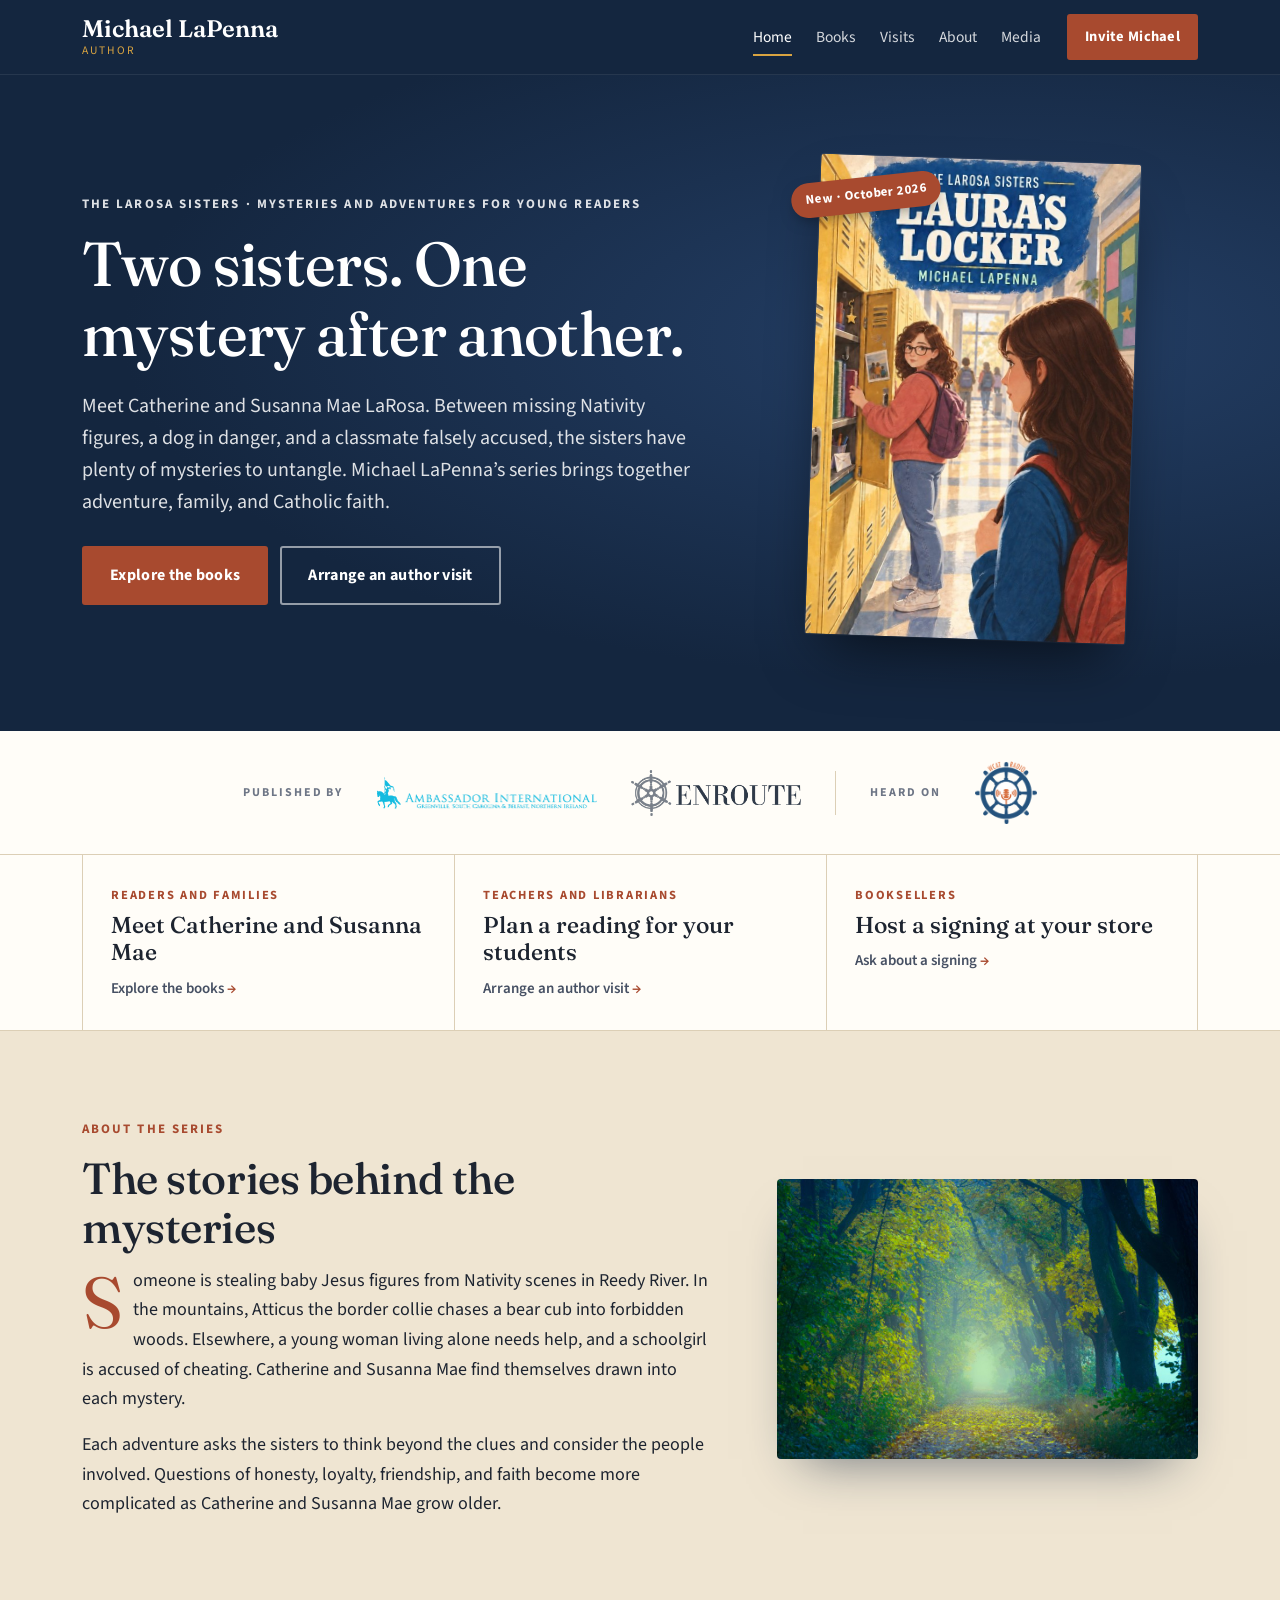
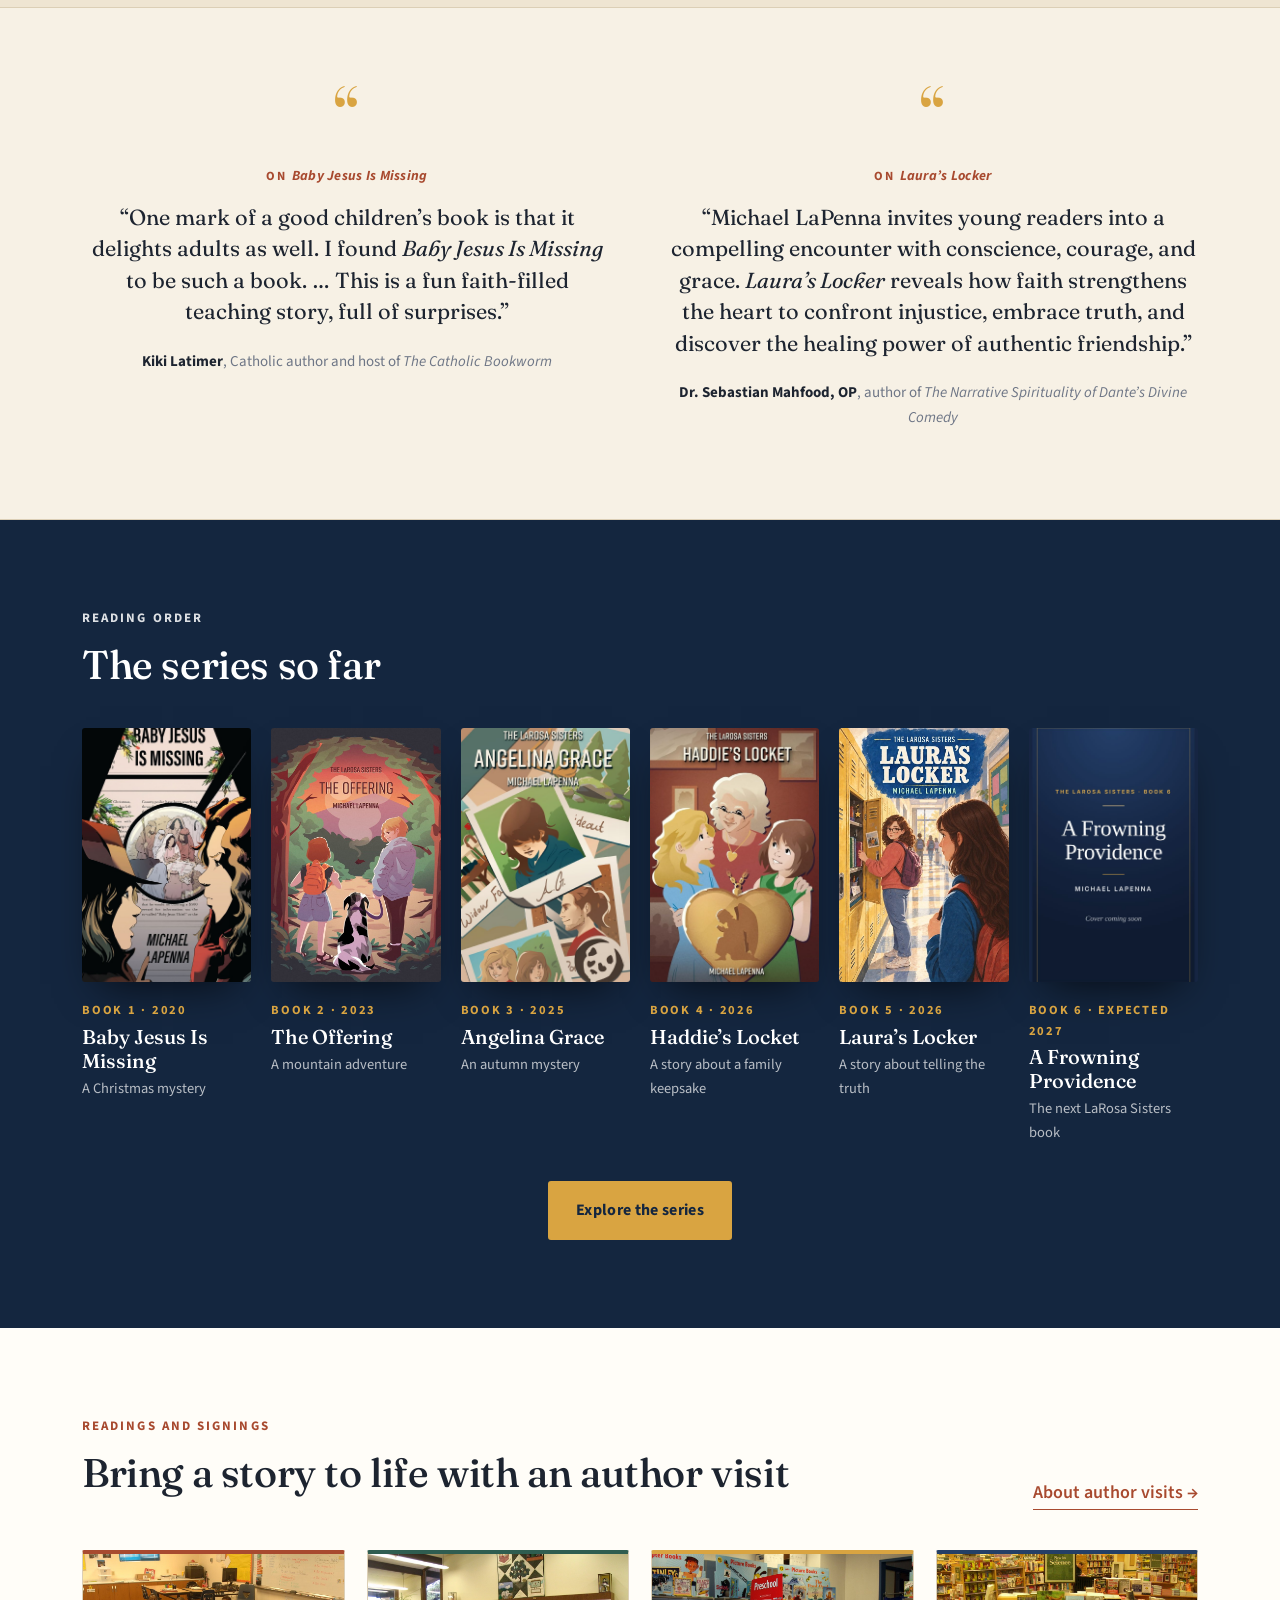
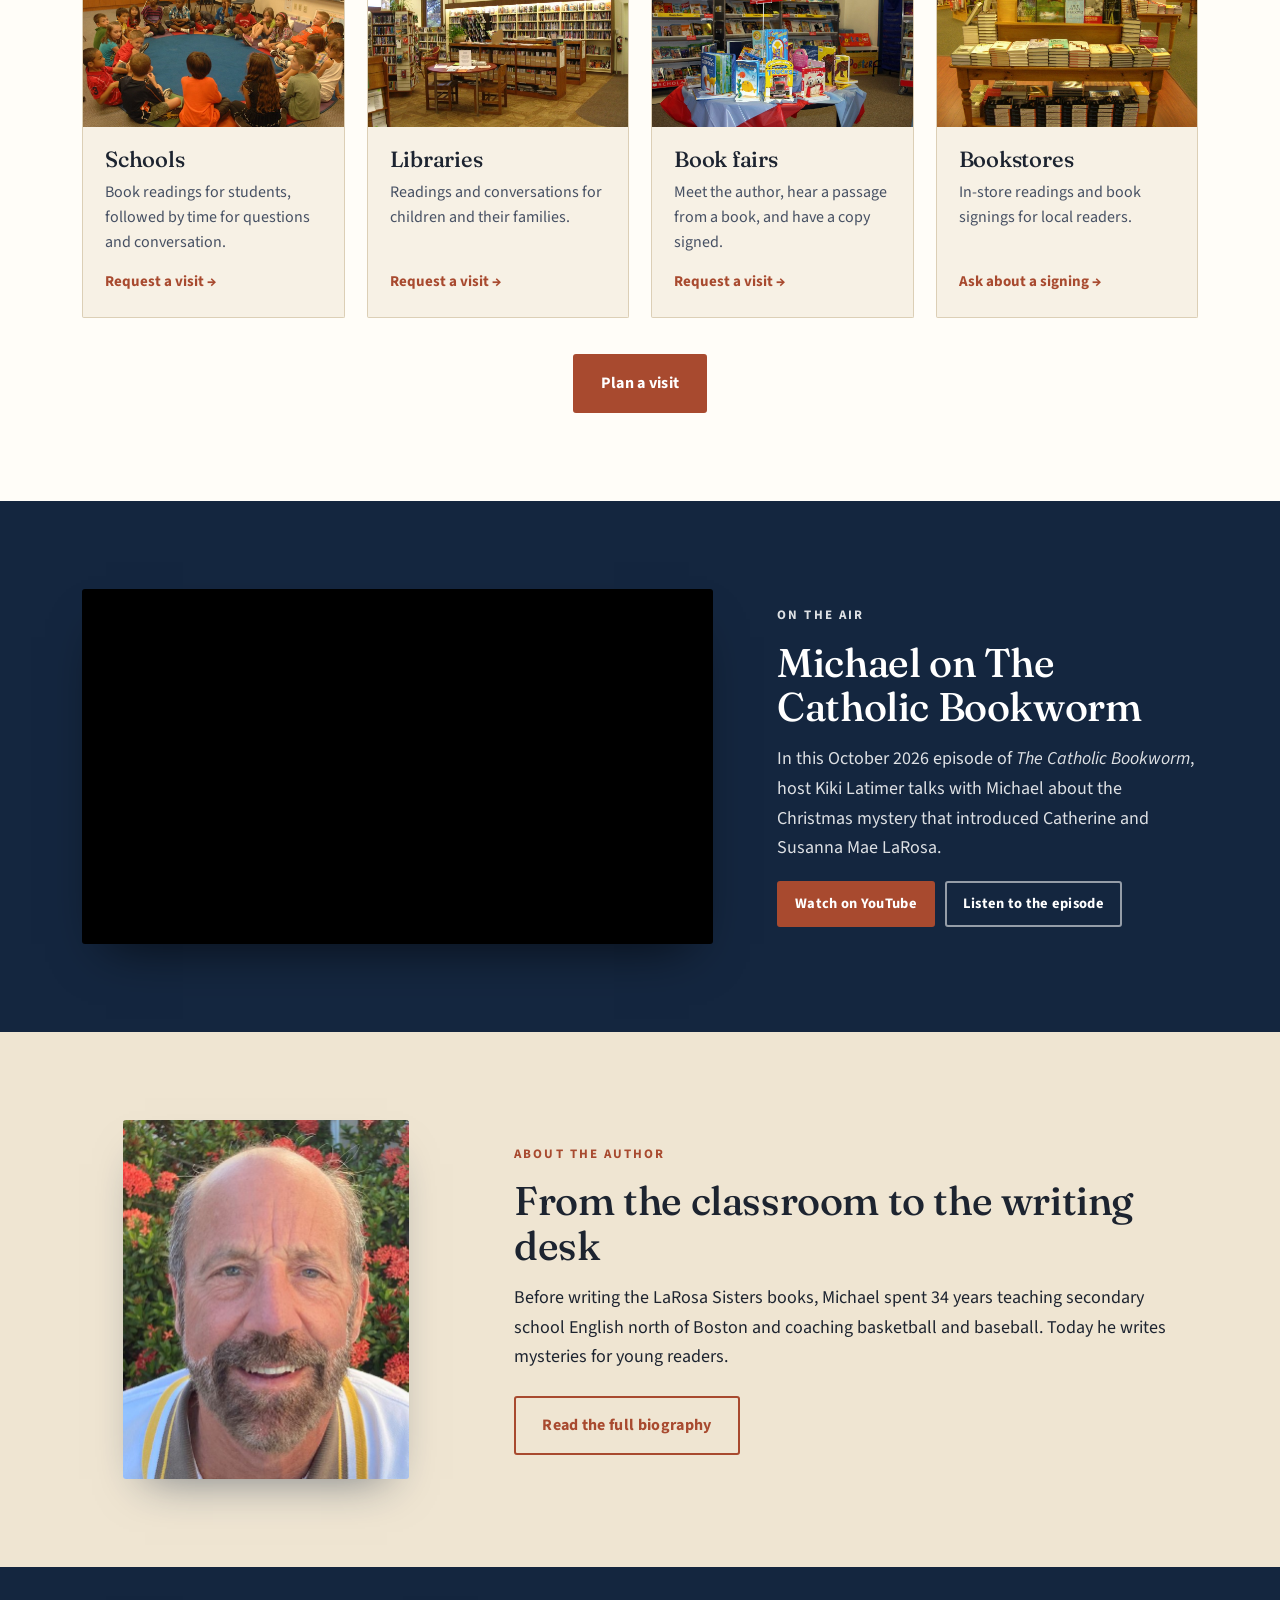
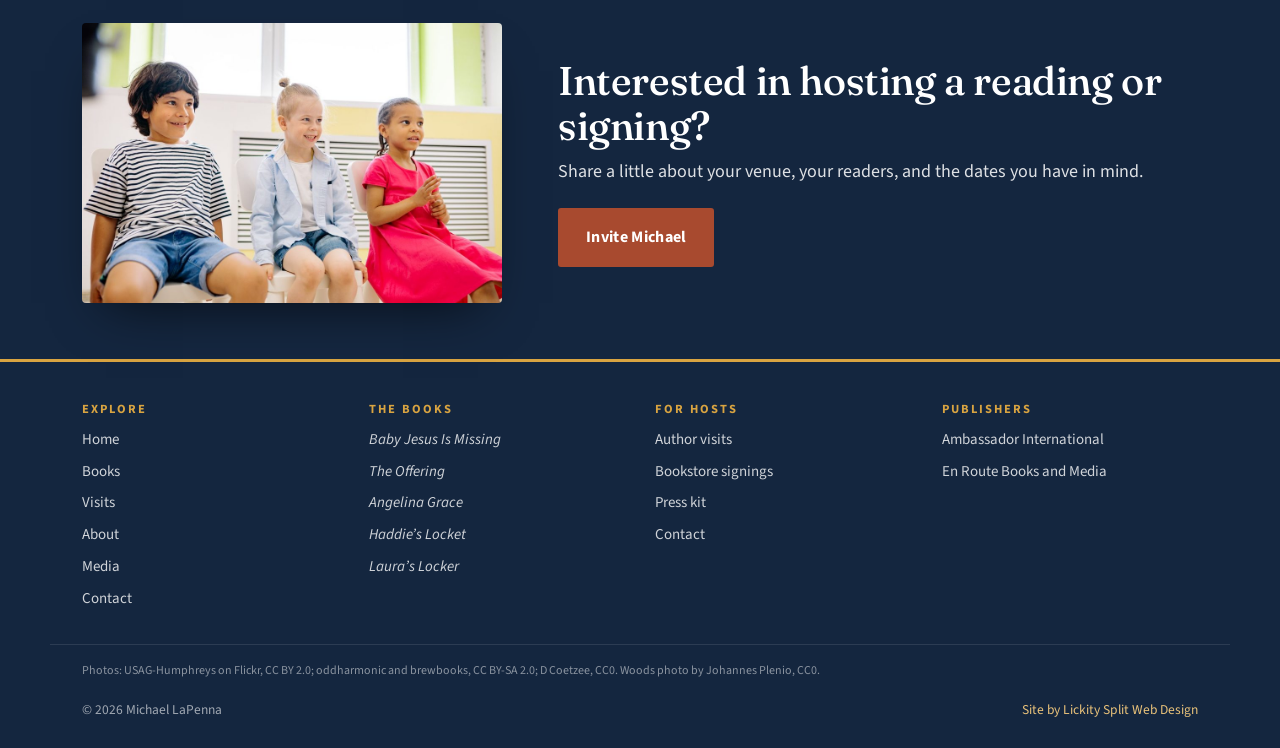
==== commit ab514515: "Add Sveltia editor: content in content/*.json, auto-rebuild on save, Site history page; Media page l" ====
--- a/index.html
+++ b/index.html
@@ -15,7 +15,7 @@
 <link rel="icon" href="assets/favicon.svg" type="image/svg+xml">
 <link rel="preconnect" href="https://fonts.googleapis.com"><link rel="preconnect" href="https://fonts.gstatic.com" crossorigin>
 <link href="https://fonts.googleapis.com/css2?family=Fraunces:ital,opsz,wght@0,9..144,400;0,9..144,500;0,9..144,600;1,9..144,400&family=Source+Sans+3:wght@400;600;700&display=swap" rel="stylesheet">
-<link rel="stylesheet" href="assets/site.css?v=d2b795f9">
+<link rel="stylesheet" href="assets/site.css?v=2e6fa258">
 </head>
 <body>
 <a class="skip" href="#main">Skip to content</a>
@@ -66,8 +66,7 @@
 </div></section>
 
 <section class="band quote-band"><div class="wrap q-pair">
-  <blockquote class="big-q"><span class="q-on">On <i>Baby Jesus Is Missing</i></span><p>“One mark of a good children’s book is that it delights adults as well. I found <i>Baby Jesus Is Missing</i> to be such a book. … This is a fun faith-filled teaching story, full of surprises.”</p><cite><b>Kiki Latimer</b>, Catholic author and host of <i>The Catholic Bookworm</i></cite></blockquote>
-  <blockquote class="big-q"><span class="q-on">On <i>Laura’s Locker</i></span><p>“Michael LaPenna invites young readers into a compelling encounter with conscience, courage, and grace. <i>Laura’s Locker</i> reveals how faith strengthens the heart to confront injustice, embrace truth, and discover the healing power of authentic friendship.”</p><cite><b>Dr. Sebastian Mahfood, OP</b>, author of <i>The Narrative Spirituality of Dante’s Divine Comedy</i></cite></blockquote>
+  <blockquote class="big-q"><span class="q-on">On <i>Baby Jesus Is Missing</i></span><p>“One mark of a good children’s book is that it delights adults as well. I found <i>Baby Jesus Is Missing</i> to be such a book. … This is a fun faith-filled teaching story, full of surprises.”</p><cite><b>Kiki Latimer</b>, Catholic author and host of <i>The Catholic Bookworm</i></cite></blockquote><blockquote class="big-q"><span class="q-on">On <i>Laura’s Locker</i></span><p>“Michael LaPenna invites young readers into a compelling encounter with conscience, courage, and grace. <i>Laura’s Locker</i> reveals how faith strengthens the heart to confront injustice, embrace truth, and discover the healing power of authentic friendship.”</p><cite><b>Dr. Sebastian Mahfood, OP</b>, author of <i>The Narrative Spirituality of Dante’s Divine Comedy</i></cite></blockquote>
 </div></section>
 
 <section class="band on-dark"><div class="wrap">
@@ -85,7 +84,7 @@
 <section class="band on-dark media-band"><div class="wrap two">
   <div class="frame"><iframe src="https://www.youtube-nocookie.com/embed/POn3cG_RTKs" title="Michael LaPenna on The Catholic Bookworm" loading="lazy" allow="accelerometer; encrypted-media; gyroscope; picture-in-picture" allowfullscreen></iframe></div>
   <div><p class="kicker">On the air</p><h2>Michael on The Catholic Bookworm</h2>
-  <p>In an October 2026 interview on WCAT Radio’s <i>The Catholic Bookworm</i>, host Kiki Latimer speaks with Michael about <i>Baby Jesus Is Missing</i>, the book that introduced the LaRosa sisters.</p>
+  <p>In this October 2026 episode of <i>The Catholic Bookworm</i>, host Kiki Latimer talks with Michael about the Christmas mystery that introduced Catherine and Susanna Mae LaRosa.</p>
   <div class="buy"><a class="btn sm" href="https://www.youtube.com/watch?v=POn3cG_RTKs" target="_blank" rel="noopener">Watch on YouTube</a><a class="btn sm ghost-light" href="https://www.spreaker.com/episode/episode-330-michael-lapenna-on-his-book-baby-jesus-is-missing-october-13-2026--75766588" target="_blank" rel="noopener">Listen to the episode</a></div></div>
 </div></section>
 
--- a/assets/site.css
+++ b/assets/site.css
@@ -401,3 +401,11 @@
 .ws-grid{align-items:center;gap:56px}
 .ws-ph{margin:0}.ws-ph img{width:100%;height:auto;border-radius:3px;box-shadow:0 24px 50px -24px rgba(0,0,0,.45);display:block}
 .workshop .btn{margin-top:10px}
+.media-text{max-width:780px}
+.media-text h2{margin:6px 0 10px}
+.more-iv{padding-top:0}
+.more-iv .kit-h{margin-top:0}
+.iv-list{display:grid;grid-template-columns:repeat(auto-fill,minmax(320px,1fr));gap:20px}
+.iv{background:var(--cream);border:1px solid var(--rule);border-left:3px solid var(--gold);padding:20px 22px}
+.iv h3{font-size:22px;margin:6px 0 8px}.iv p{font-size:16px;color:var(--ink-2)}
+.iv .no{color:var(--brick)}
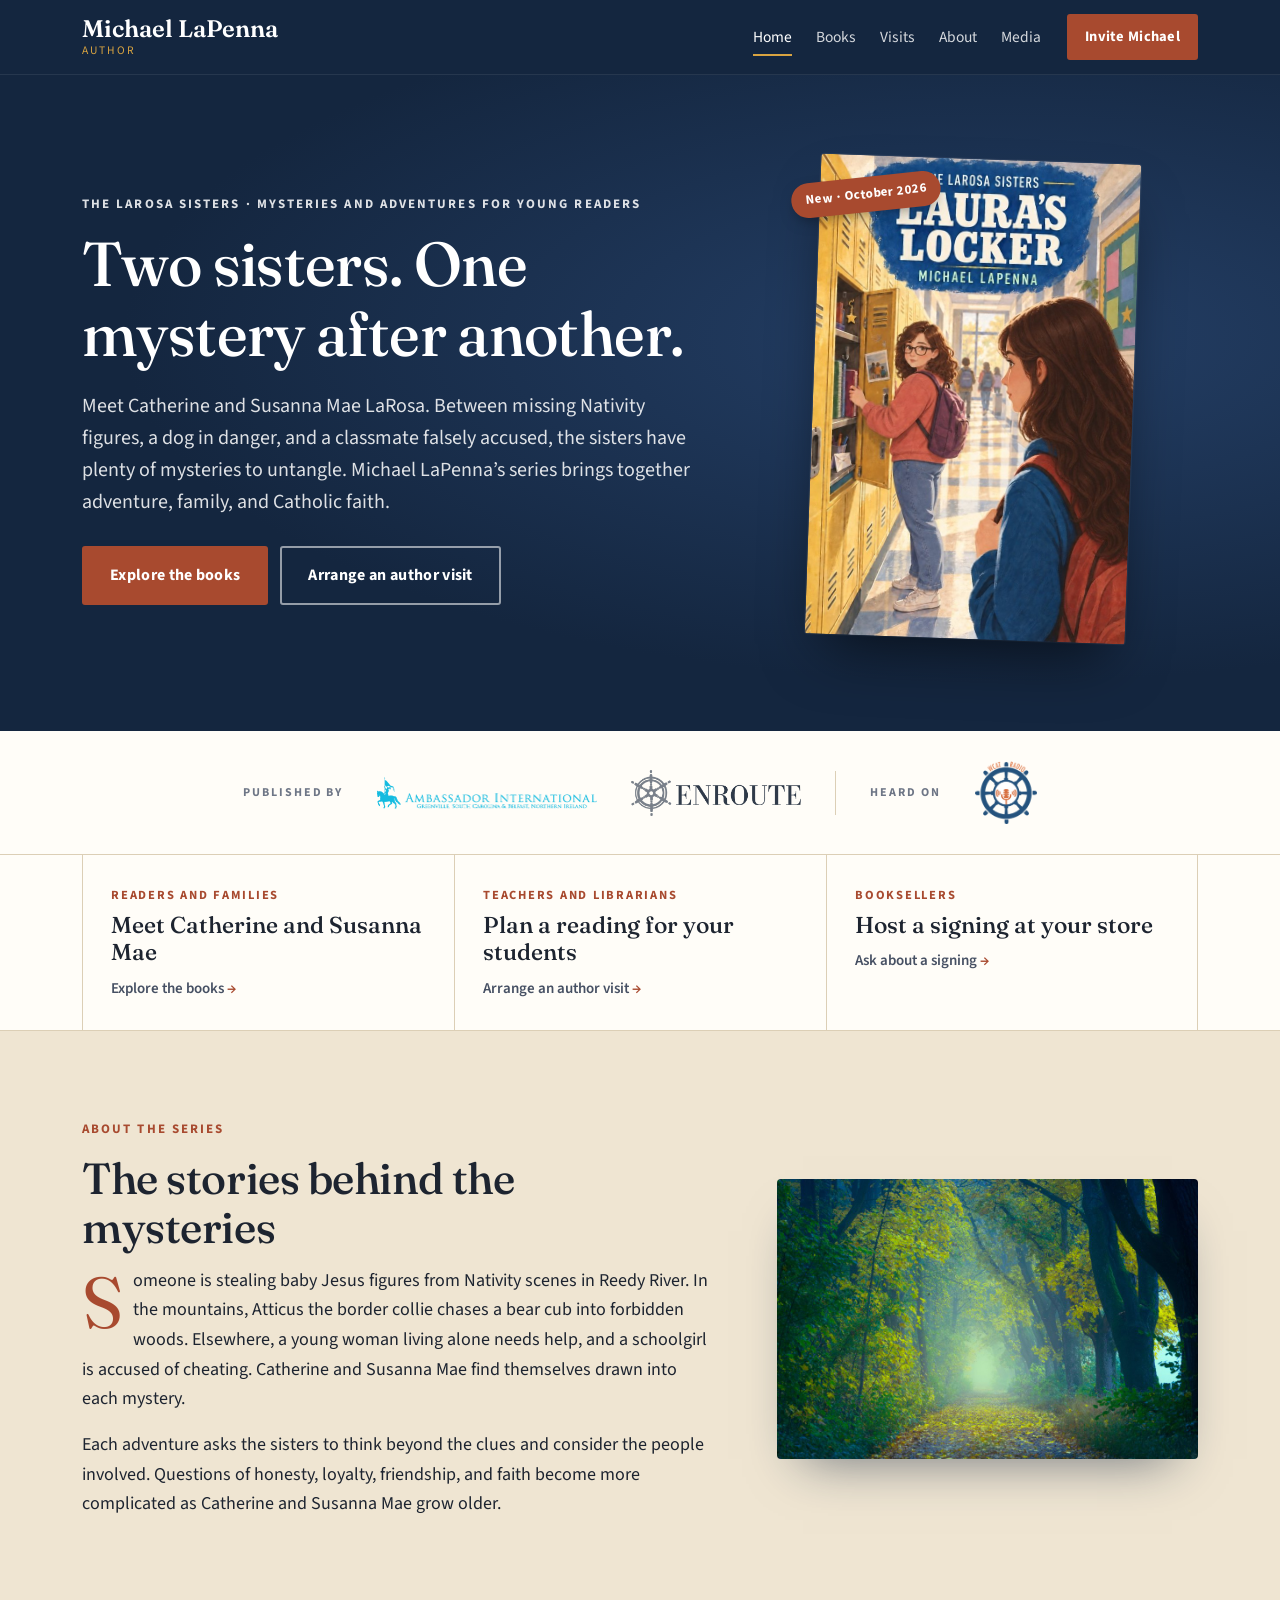
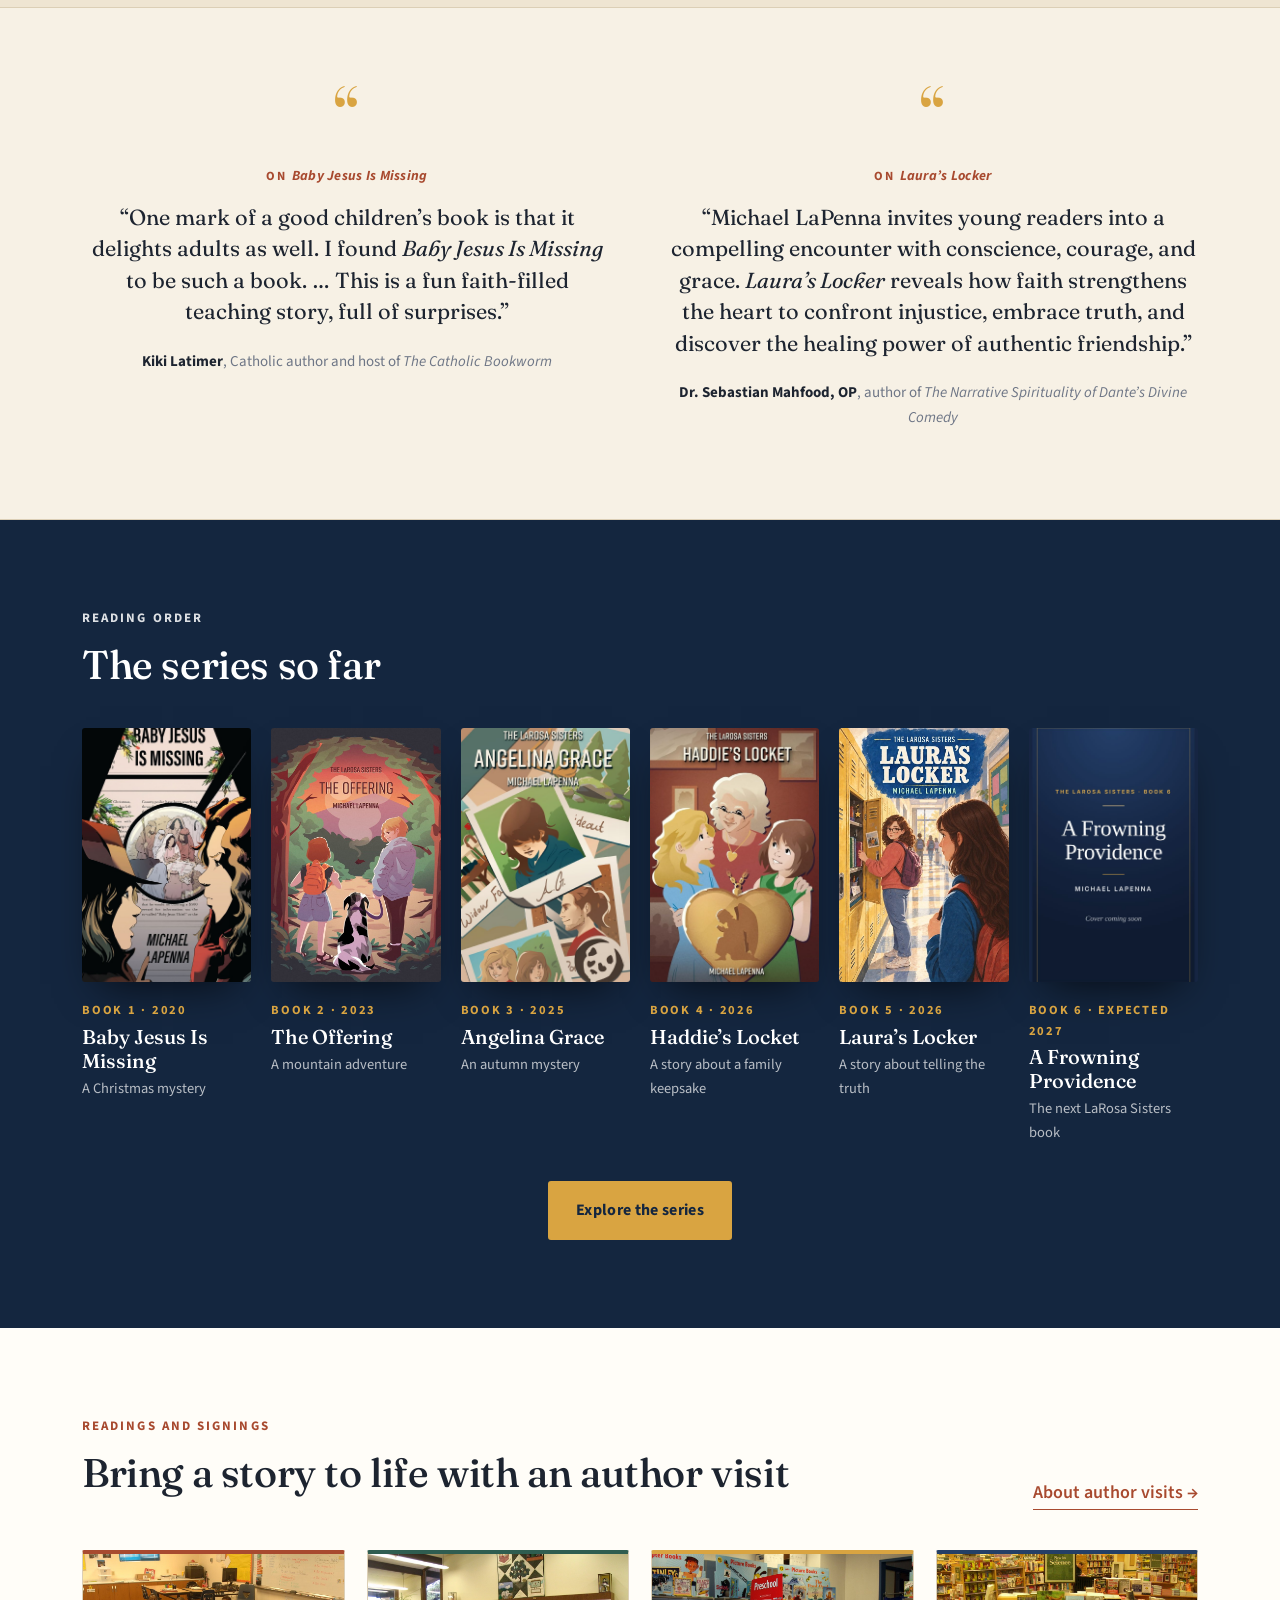
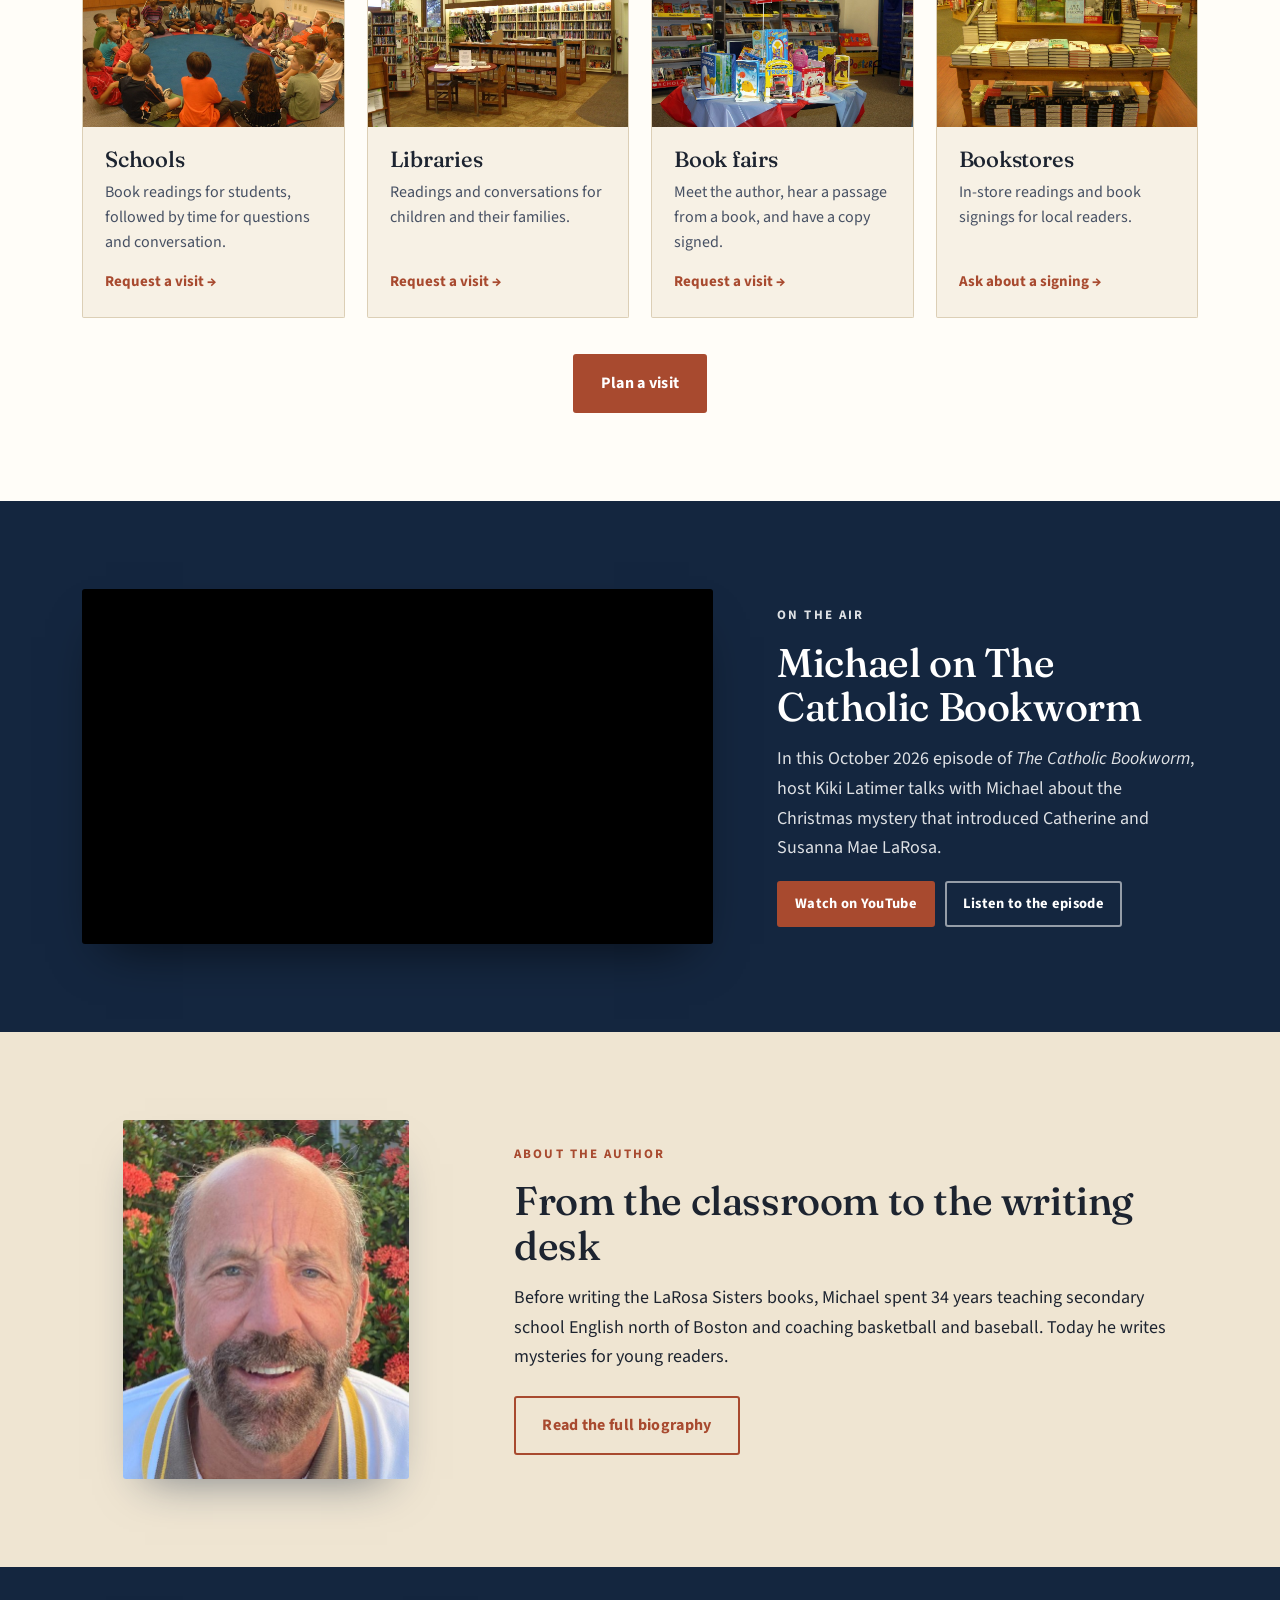
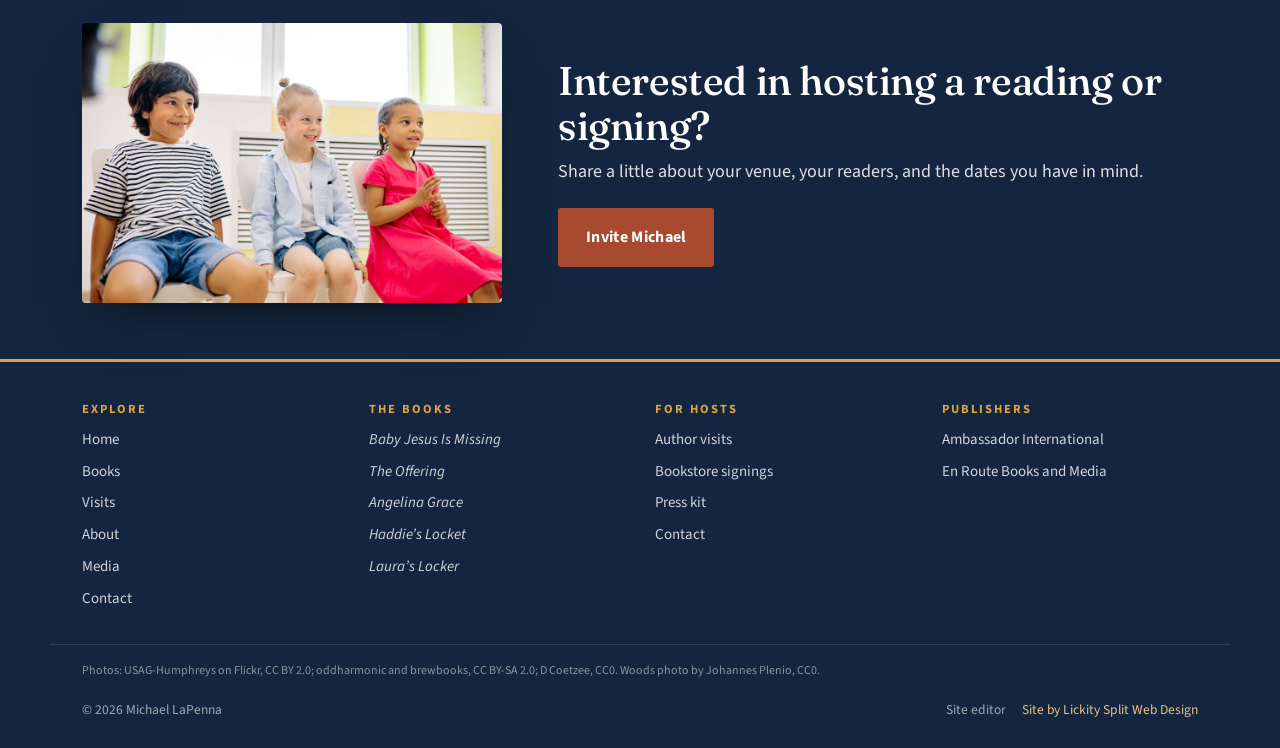
==== commit aa82e1a5: "Editor-ready Why I write, FAQ (About) and event photos (Visits), hidden until filled; Site editor li" ====
--- a/index.html
+++ b/index.html
@@ -15,7 +15,7 @@
 <link rel="icon" href="assets/favicon.svg" type="image/svg+xml">
 <link rel="preconnect" href="https://fonts.googleapis.com"><link rel="preconnect" href="https://fonts.gstatic.com" crossorigin>
 <link href="https://fonts.googleapis.com/css2?family=Fraunces:ital,opsz,wght@0,9..144,400;0,9..144,500;0,9..144,600;1,9..144,400&family=Source+Sans+3:wght@400;600;700&display=swap" rel="stylesheet">
-<link rel="stylesheet" href="assets/site.css?v=2e6fa258">
+<link rel="stylesheet" href="assets/site.css?v=5bcf3224">
 </head>
 <body>
 <a class="skip" href="#main">Skip to content</a>
@@ -108,7 +108,7 @@
     <div><h3>Publishers</h3><ul><li><a href="https://ambassador-international.com/book-author/michael-lapenna/" target="_blank" rel="noopener">Ambassador International</a></li><li><a href="https://enroutebooksandmedia.com/lauraslocker/" target="_blank" rel="noopener">En Route Books and Media</a></li></ul></div>
   </div>
   <div class="wrap"><p class="f-credits">Photos: USAG-Humphreys on Flickr, CC BY 2.0; oddharmonic and brewbooks, CC BY-SA 2.0; D Coetzee, CC0. Woods photo by Johannes Plenio, CC0.</p>
-  <div class="f-base"><span>© 2026 Michael LaPenna</span><button type="button" class="vp-toggle">View desktop version</button><a href="https://lickitysplitweb.com" target="_blank" rel="noopener">Site by Lickity Split Web Design</a></div></div>
+  <div class="f-base"><span>© 2026 Michael LaPenna</span><button type="button" class="vp-toggle">View desktop version</button><a href="admin/" rel="nofollow">Site editor</a><a href="https://lickitysplitweb.com" target="_blank" rel="noopener">Site by Lickity Split Web Design</a></div></div>
 </footer>
 <script src="assets/site.js?v=a3a77196"></script>
 </body>
--- a/assets/site.css
+++ b/assets/site.css
@@ -409,3 +409,17 @@
 .iv{background:var(--cream);border:1px solid var(--rule);border-left:3px solid var(--gold);padding:20px 22px}
 .iv h3{font-size:22px;margin:6px 0 8px}.iv p{font-size:16px;color:var(--ink-2)}
 .iv .no{color:var(--brick)}
+.wrap.narrow{max-width:780px}
+.faq .qa{border-top:1px solid var(--rule);padding:4px 0}
+.faq .qa:last-child{border-bottom:1px solid var(--rule)}
+.faq summary{cursor:pointer;list-style:none;font-family:var(--serif);font-size:21px;padding:16px 32px 16px 0;position:relative}
+.faq summary::-webkit-details-marker{display:none}
+.faq summary:after{content:"+";position:absolute;right:4px;top:12px;font-size:26px;color:var(--brick)}
+.faq details[open] summary:after{content:"−"}
+.faq .prose{padding:0 0 14px}
+.ev-grid{display:grid;grid-template-columns:repeat(3,1fr);gap:18px}
+.ev-grid figure{margin:0}.ev-grid img{width:100%;aspect-ratio:4/3;object-fit:cover;border-radius:3px;display:block}
+.ev-grid figcaption{font-size:14.5px;color:var(--ink-3);margin-top:8px}
+@media (max-width:800px){.ev-grid{grid-template-columns:1fr 1fr;gap:12px}}
+.f-base a[href="admin/"]{color:rgba(255,255,255,.6);margin-left:auto}
+.f-base a[href="admin/"]:hover{color:#fff}
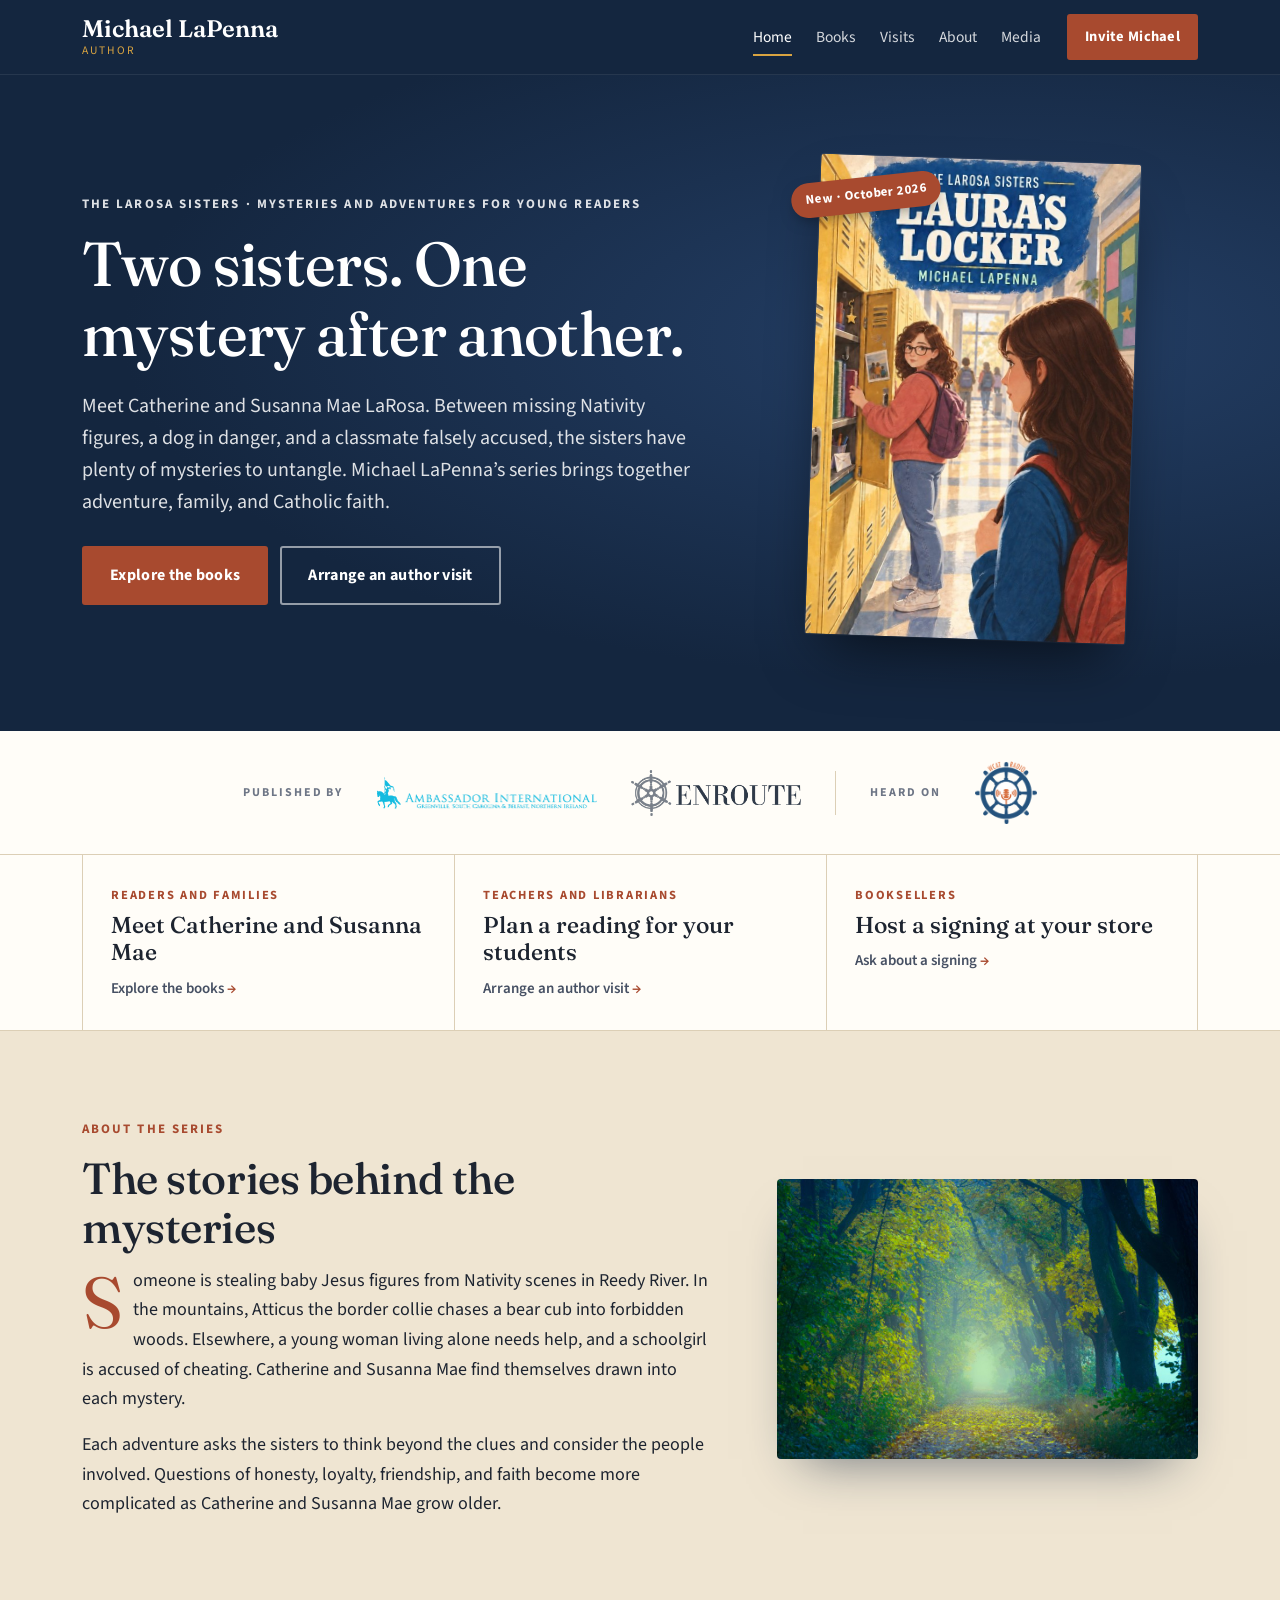
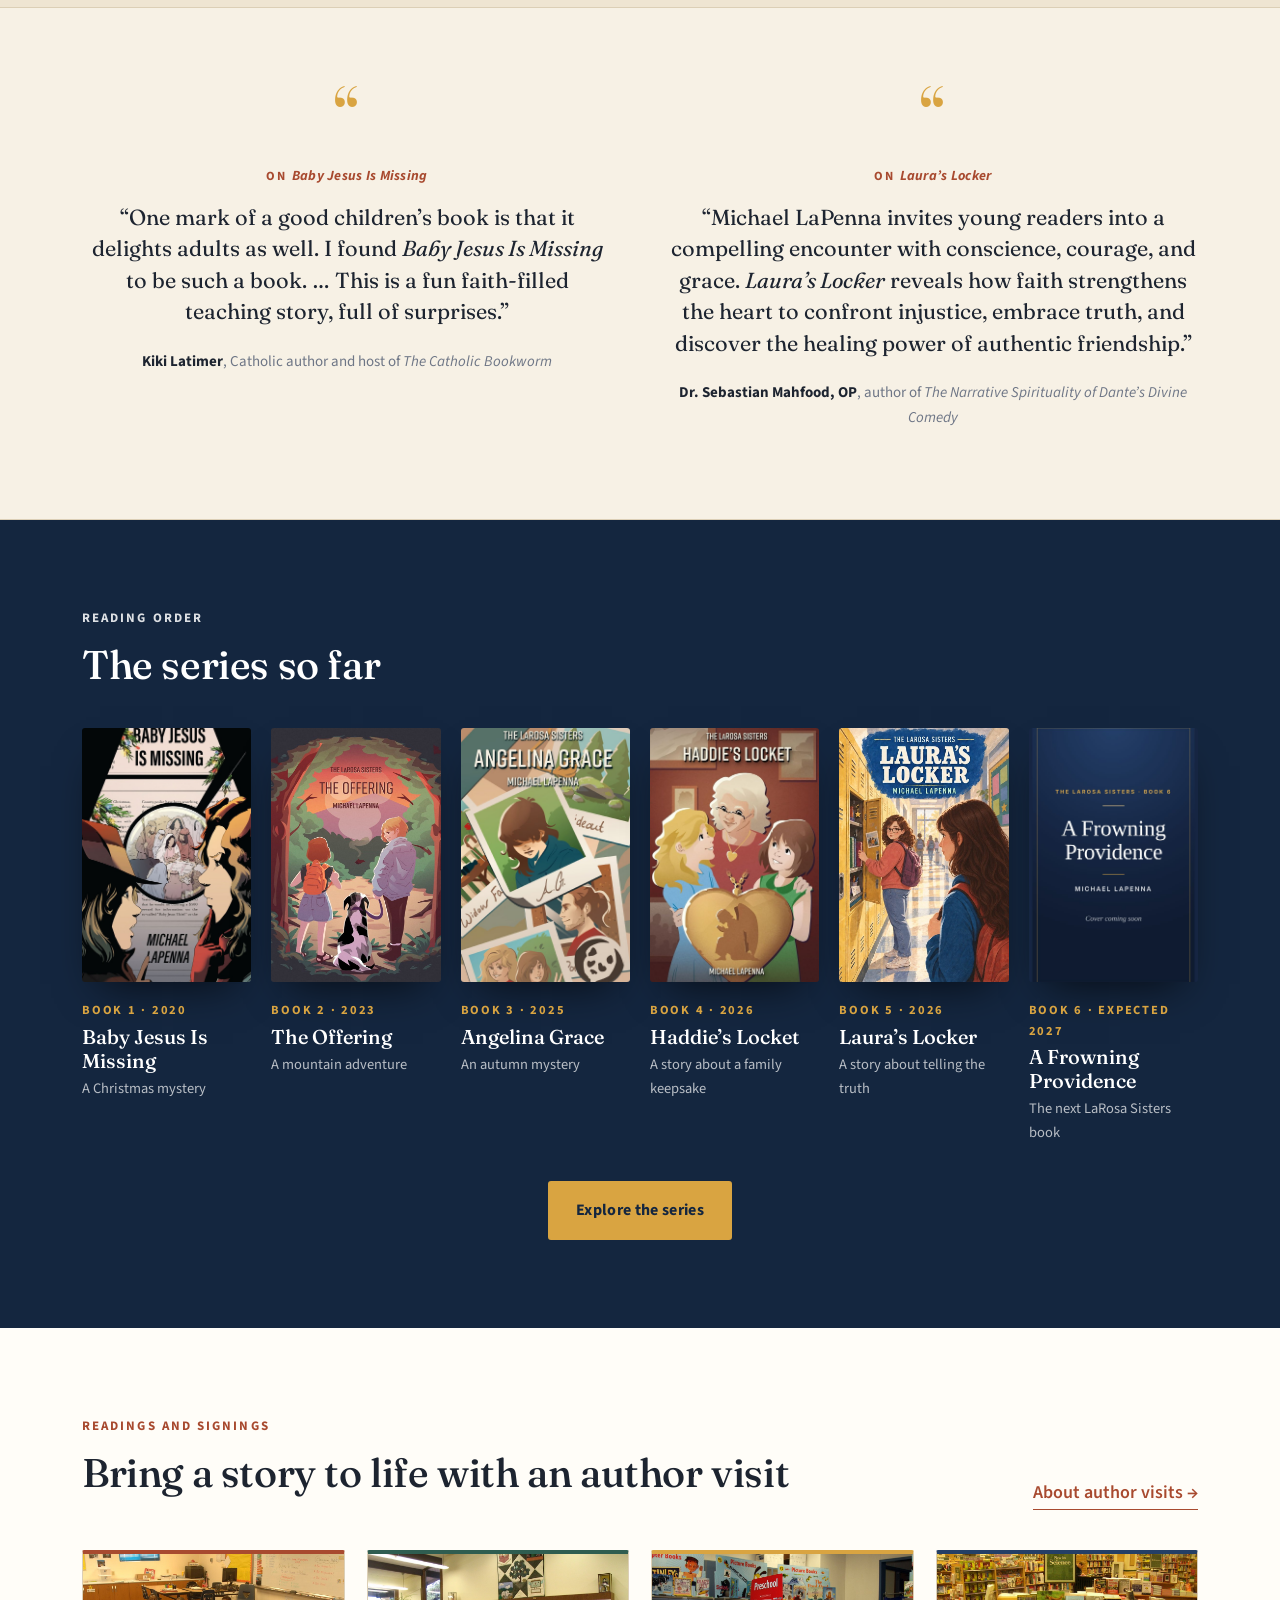
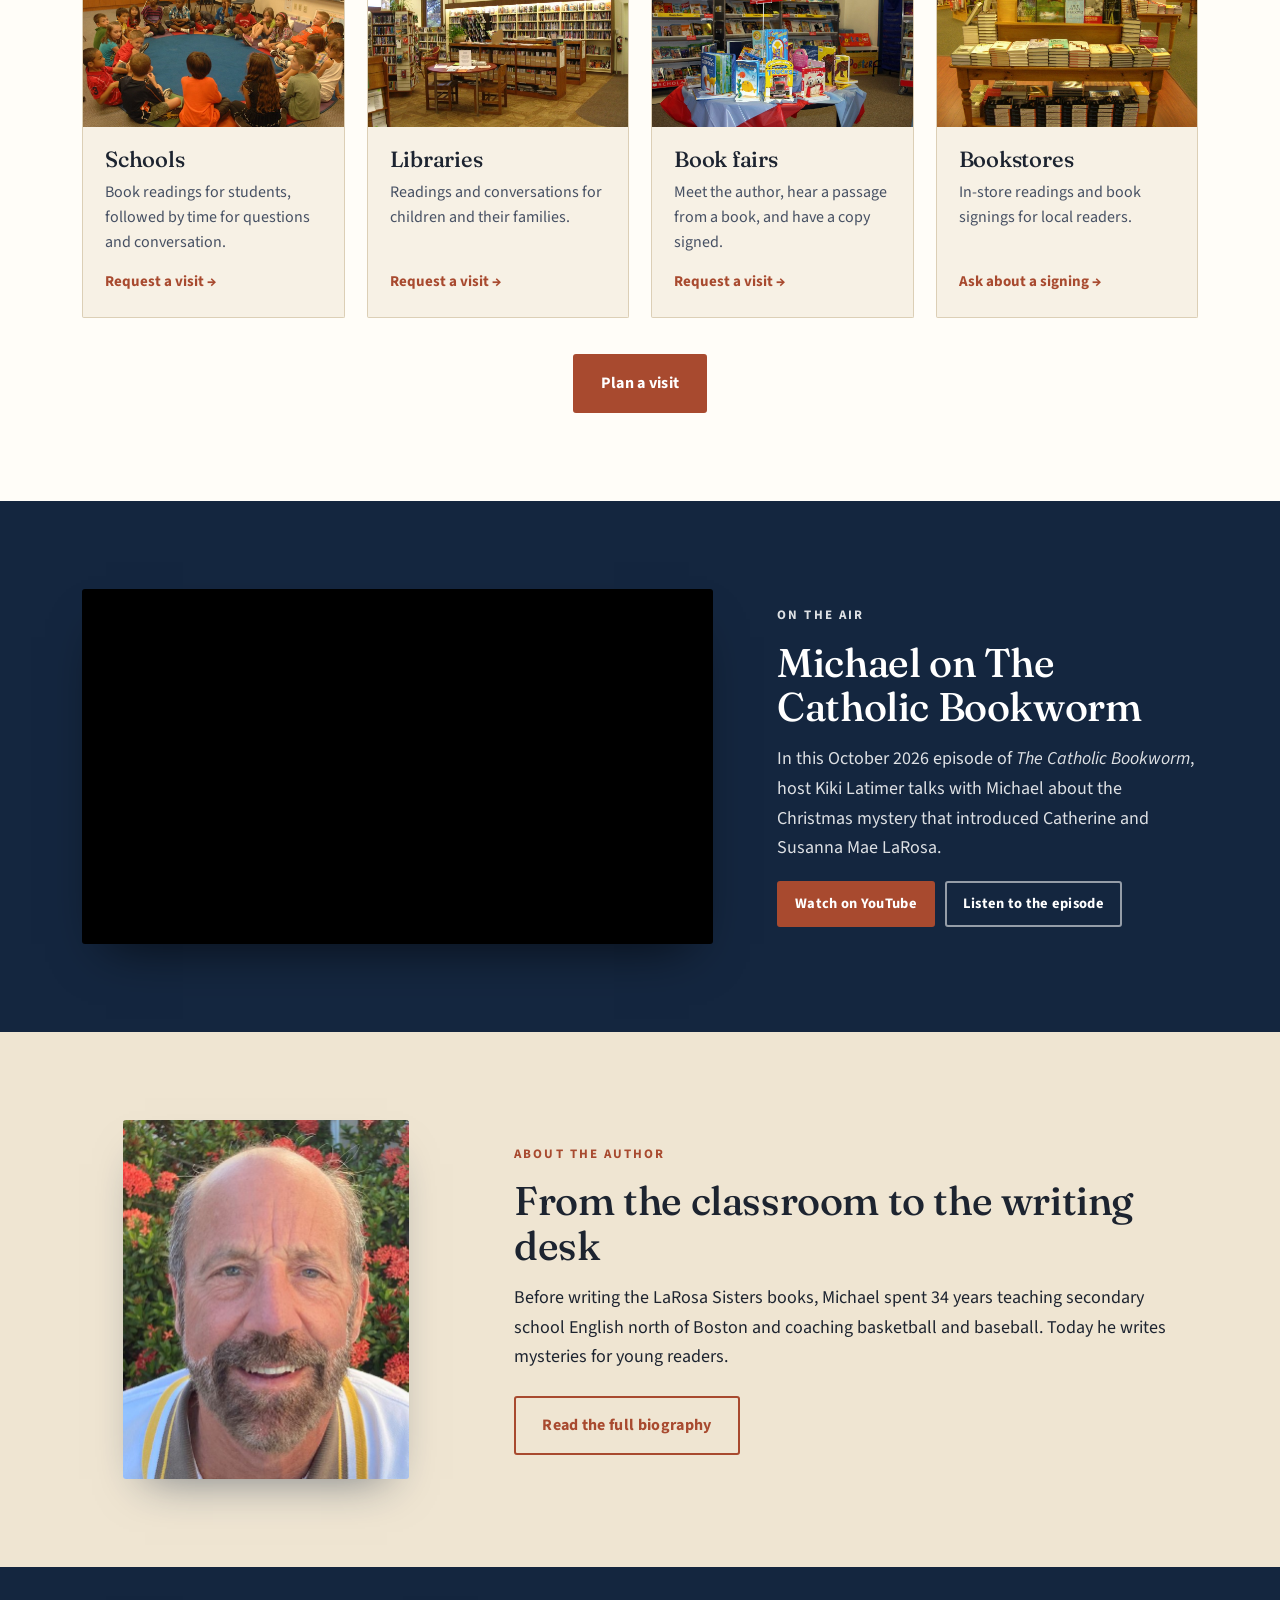
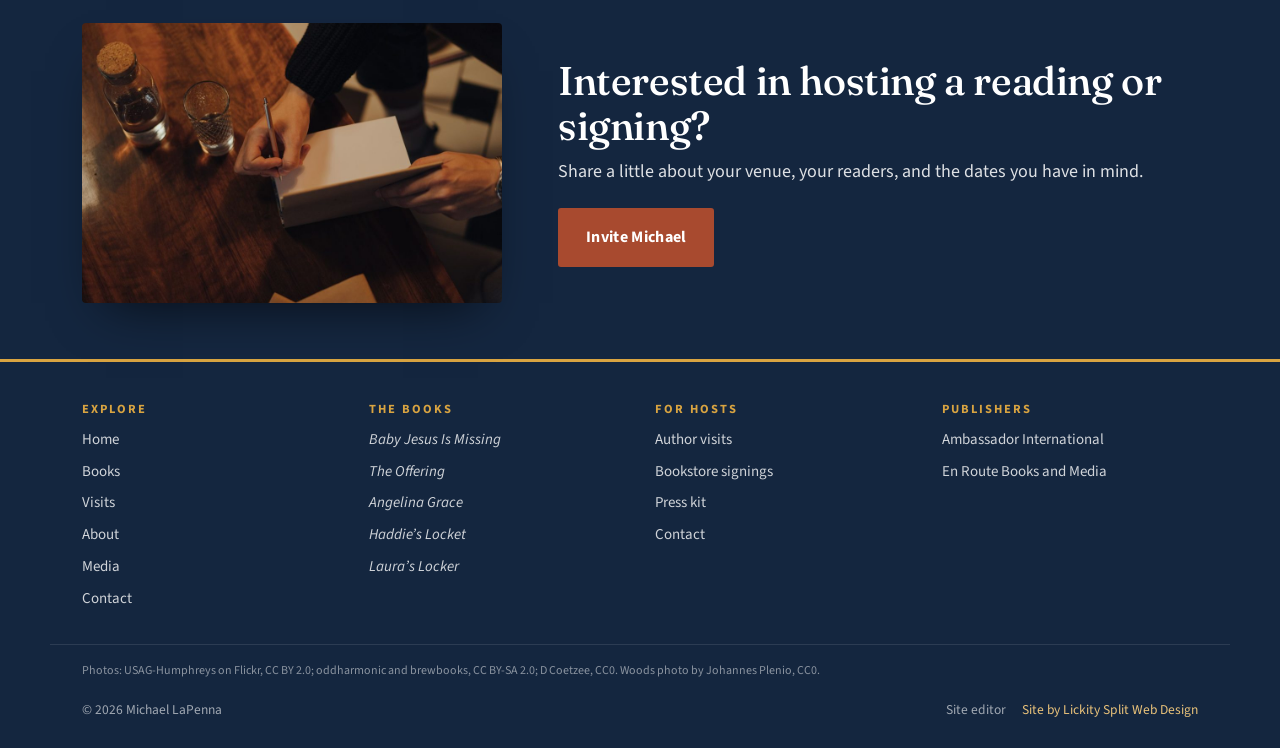
==== commit cd575ef9: "Home CTA: book signing photo Co-Authored-By: Claude Opus 5.5 <noreply@anthropic.com> Claude-Session:" ====
--- a/index.html
+++ b/index.html
@@ -96,7 +96,7 @@
 </div></section>
 
 <section class="band on-dark cta-band"><div class="wrap cta-in">
-  <img class="cta-ph" src="assets/photos/reading-audience.jpg" width="996" height="668" alt="Children seated together, listening to a story" loading="lazy">
+  <img class="cta-ph" src="assets/photos/book-signing.jpg" width="996" height="668" alt="An author signing a book at a table" loading="lazy">
   <div class="cta-txt"><h2>Interested in hosting a reading or signing?</h2><p>Share a little about your venue, your readers, and the dates you have in mind.</p><a class="btn" href="contact.html?topic=visit">Invite Michael</a></div>
 </div></section>
 </main>
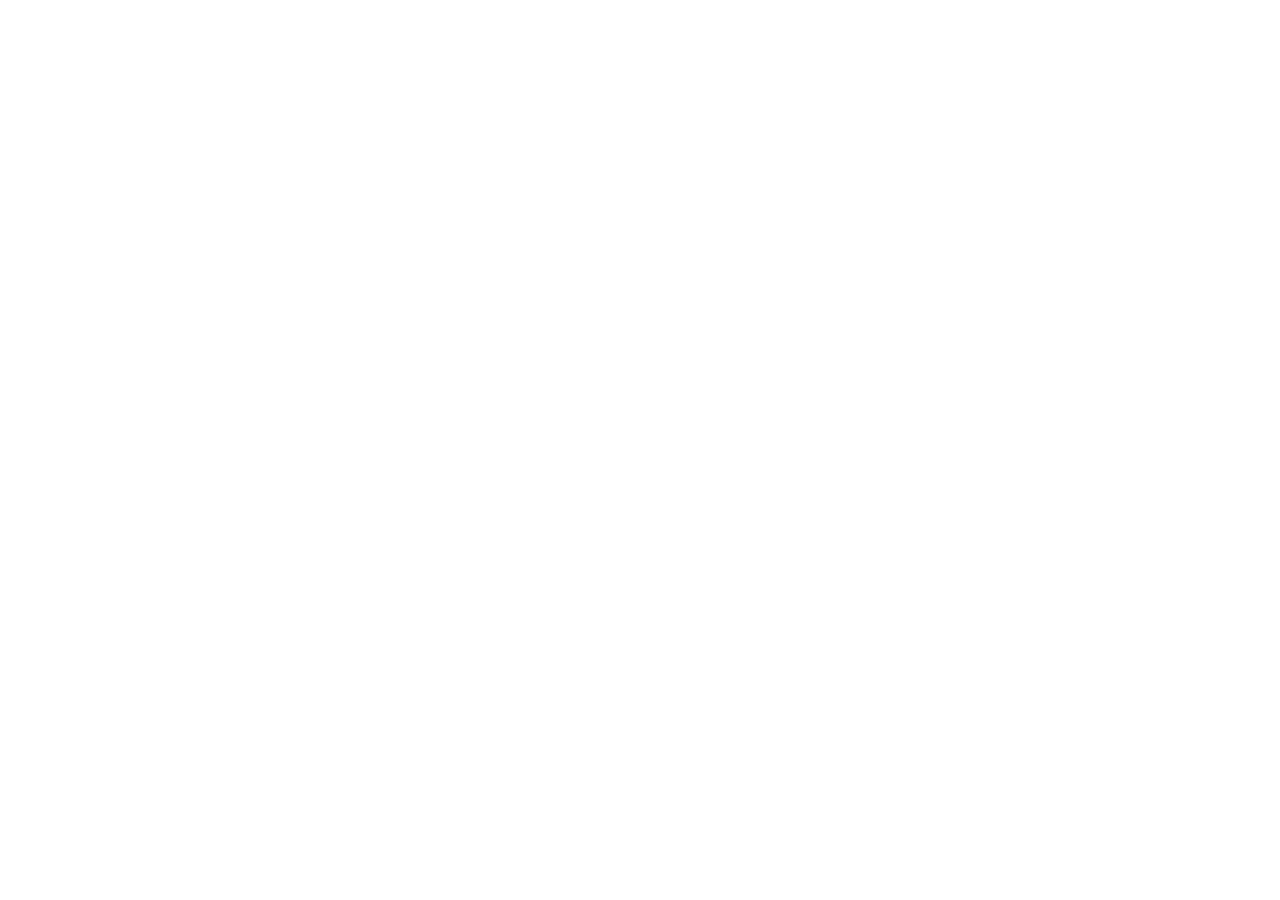
==== commit cc90dafb: "Send http visitors to https (editor needs https) Co-Authored-By: Claude Opus 5.5 <noreply@anthropic." ====
--- a/index.html
+++ b/index.html
@@ -2,16 +2,23 @@
 <html lang="en">
 <head>
 <meta charset="utf-8">
+<script>if(location.protocol==='http:'&&!/^(localhost|127\.)/.test(location.hostname))location.replace('https:'+location.href.slice(5))</script>
 <meta name="viewport" content="width=device-width, initial-scale=1">
 <script>try{if(localStorage.getItem('ml-desktop')==='1')document.querySelector('meta[name=viewport]').setAttribute('content','width=1200')}catch(e){}</script>
-<title>Michael LaPenna | Author of the LaRosa Sisters</title>
-<meta name="description" content="Michael LaPenna is the author of the LaRosa Sisters, Catholic mysteries for young readers. He visits schools, libraries, book fairs, and bookstores.">
-<meta name="robots" content="noindex">
-<meta property="og:title" content="Michael LaPenna | Author of the LaRosa Sisters">
-<meta property="og:description" content="Michael LaPenna is the author of the LaRosa Sisters, Catholic mysteries for young readers. He visits schools, libraries, book fairs, and bookstores.">
-<meta property="og:image" content="https://liquid1188.github.io/michael-lapenna/assets/og-card.jpg">
+<title>Michael LaPenna | The LaRosa Sisters Catholic Mysteries for Kids</title>
+<link rel="canonical" href="https://michaellapenna.com/">
+<meta name="description" content="Michael LaPenna writes the LaRosa Sisters, Catholic mysteries for readers ages 7 to 14, and visits schools, libraries, and bookstores in South Carolina and Florida.">
+<meta property="og:title" content="Michael LaPenna | The LaRosa Sisters Catholic Mysteries for Kids">
+<meta property="og:description" content="Michael LaPenna writes the LaRosa Sisters, Catholic mysteries for readers ages 7 to 14, and visits schools, libraries, and bookstores in South Carolina and Florida.">
+<meta property="og:image" content="https://michaellapenna.com/assets/og-card.jpg">
+<meta property="og:type" content="website">
+<meta property="og:url" content="https://michaellapenna.com/">
+<meta property="og:site_name" content="Michael LaPenna">
+<meta name="twitter:title" content="Michael LaPenna | The LaRosa Sisters Catholic Mysteries for Kids">
+<meta name="twitter:description" content="Michael LaPenna writes the LaRosa Sisters, Catholic mysteries for readers ages 7 to 14, and visits schools, libraries, and bookstores in South Carolina and Florida.">
+<meta name="twitter:image" content="https://michaellapenna.com/assets/og-card.jpg">
 <meta name="twitter:card" content="summary_large_image">
-<script type="application/ld+json">{"@context": "https://schema.org", "@graph": [{"@type": "Person", "@id": "https://liquid1188.github.io/michael-lapenna/#michael", "name": "Michael LaPenna", "jobTitle": "Author", "url": "https://liquid1188.github.io/michael-lapenna/", "image": "https://liquid1188.github.io/michael-lapenna/assets/michael-lapenna.jpg", "alumniOf": [{"@type": "CollegeOrUniversity", "name": "Colby College"}, {"@type": "CollegeOrUniversity", "name": "Salem State University"}]}]}</script>
+<script type="application/ld+json">{"@context": "https://schema.org", "@graph": [{"@type": "Person", "@id": "https://michaellapenna.com/#michael", "name": "Michael LaPenna", "jobTitle": "Children's author", "description": "Author of the LaRosa Sisters, Catholic mystery and adventure books for young readers, and a former high school English teacher.", "url": "https://michaellapenna.com/", "image": "https://michaellapenna.com/assets/michael-lapenna.jpg", "alumniOf": [{"@type": "CollegeOrUniversity", "name": "Colby College"}, {"@type": "CollegeOrUniversity", "name": "Salem State University"}], "homeLocation": {"@type": "Place", "name": "Greenville, South Carolina"}, "knowsAbout": ["Children's literature", "Catholic fiction", "Creative writing"]}, {"@type": "WebSite", "@id": "https://michaellapenna.com/#site", "url": "https://michaellapenna.com/", "name": "Michael LaPenna", "publisher": {"@id": "https://michaellapenna.com/#michael"}, "inLanguage": "en-US"}, {"@type": "BookSeries", "@id": "https://michaellapenna.com/#series", "name": "The LaRosa Sisters", "author": {"@id": "https://michaellapenna.com/#michael"}, "url": "https://michaellapenna.com/books.html"}, {"@type": "Book", "@id": "https://michaellapenna.com/books.html#baby-jesus-is-missing", "url": "https://michaellapenna.com/books.html#baby-jesus-is-missing", "name": "Baby Jesus Is Missing", "author": {"@id": "https://michaellapenna.com/#michael"}, "isPartOf": {"@id": "https://michaellapenna.com/#series"}, "position": 1, "datePublished": "2020", "publisher": {"@type": "Organization", "name": "Ambassador International"}, "image": "https://michaellapenna.com/assets/cover-baby-jesus-is-missing.jpg", "inLanguage": "en-US", "genre": ["Children's mystery", "Catholic fiction"], "description": "Early in December, Nativity figures begin disappearing across Reedy River. When a $500 reward is offered for catching the thief, Catherine and Susanna Mae decide to investigate. What begins as a Christmas mystery soon becomes a test of their judgment.", "isbn": "9781620209332", "numberOfPages": 44, "typicalAgeRange": "7-12", "review": {"@type": "Review", "reviewBody": "One mark of a good children’s book is that it delights adults as well. I found Baby Jesus Is Missing to be such a book. Author Michael LaPenna introduces us to sisters Catherine and Susanna Mae as they solve the local town crime of the stolen baby Jesus figurines while also introducing us to the slang of the criminal and detective world in hilarious jaunts of language. The girls soon discover that one’s vocation, even crime solving, requires faith, virtue, and sacrifice. This is a fun faith-filled teaching story, full of surprises, and part of a book series that helps us all find the Baby Jesus and keep him in our lives.", "author": {"@type": "Person", "name": "Kiki Latimer"}}}, {"@type": "Book", "@id": "https://michaellapenna.com/books.html#the-offering", "url": "https://michaellapenna.com/books.html#the-offering", "name": "The Offering", "author": {"@id": "https://michaellapenna.com/#michael"}, "isPartOf": {"@id": "https://michaellapenna.com/#series"}, "position": 2, "datePublished": "2023", "publisher": {"@type": "Organization", "name": "Ambassador International"}, "image": "https://michaellapenna.com/assets/cover-the-offering.jpg", "inLanguage": "en-US", "genre": ["Children's mystery", "Catholic fiction"], "description": "While visiting their grandparents in the mountains, Catherine and Susanna Mae discover a rusted tin full of money. Then their border collie, Atticus, chases a bear cub into woods their grandfather has warned them to avoid. Should they obey his warning or go after their dog?", "isbn": "9781649603128", "numberOfPages": 61, "typicalAgeRange": "7-12"}, {"@type": "Book", "@id": "https://michaellapenna.com/books.html#angelina-grace", "url": "https://michaellapenna.com/books.html#angelina-grace", "name": "Angelina Grace", "author": {"@id": "https://michaellapenna.com/#michael"}, "isPartOf": {"@id": "https://michaellapenna.com/#series"}, "position": 3, "datePublished": "2025", "publisher": {"@type": "Organization", "name": "Ambassador International"}, "image": "https://michaellapenna.com/assets/cover-angelina-grace.jpg", "inLanguage": "en-US", "genre": ["Children's mystery", "Catholic fiction"], "description": "One autumn afternoon, Catherine meets Ulga, a young woman living alone in a secluded hollow outside town. As the sisters get to know her, they begin to wonder about her circumstances and what they can do to help her stay safe.", "isbn": "9781649606136", "numberOfPages": 161, "typicalAgeRange": "8-14", "review": {"@type": "Review", "reviewBody": "Michael LaPenna has given us a charming mystery story that unfolds the deeper mysteries about growing up, caring for others and learning to forgive and be reconciled. Join Susanna Mae and her sister Catherine as they solve the mystery of the strange girl in the woods and the stranger men who are searching for her. Written with clear simplicity, LaPenna has a gift for story telling that will attract and absorb the attention of young readers.", "author": {"@type": "Person", "name": "Fr. Dwight Longenecker"}}}, {"@type": "Book", "@id": "https://michaellapenna.com/books.html#haddies-locket", "url": "https://michaellapenna.com/books.html#haddies-locket", "name": "Haddie's Locket", "author": {"@id": "https://michaellapenna.com/#michael"}, "isPartOf": {"@id": "https://michaellapenna.com/#series"}, "position": 4, "datePublished": "2026", "publisher": {"@type": "Organization", "name": "Independently published"}, "image": "https://michaellapenna.com/assets/cover-haddies-locket.jpg", "inLanguage": "en-US", "genre": ["Children's mystery", "Catholic fiction"], "description": "When the girls’ great-grandmother Haddie comes to visit, Catherine borrows her locket while Haddie is away on a short trip, and the locket goes missing. It is the last keepsake Haddie has of her late husband. Catherine dreads telling her, until an old map leads to an adventure and a possible way to make things right.", "isbn": "9798279096312", "numberOfPages": 75, "typicalAgeRange": "7-12"}, {"@type": "Book", "@id": "https://michaellapenna.com/books.html#lauras-locker", "url": "https://michaellapenna.com/books.html#lauras-locker", "name": "Laura's Locker", "author": {"@id": "https://michaellapenna.com/#michael"}, "isPartOf": {"@id": "https://michaellapenna.com/#series"}, "position": 5, "datePublished": "2026", "publisher": {"@type": "Organization", "name": "En Route Books and Media"}, "image": "https://michaellapenna.com/assets/cover-lauras-locker.jpg", "inLanguage": "en-US", "genre": ["Children's mystery", "Catholic fiction"], "description": "Susanna Mae sees a classmate framed for cheating. She knows what happened, but speaking up could cost her a friendship. During a visit to her grandparents in Gloucester, Massachusetts, she encounters mysterious woods and old legends. Back at school, the harder challenge remains.", "isbn": "9798888706558", "numberOfPages": 191, "typicalAgeRange": "7-12", "review": {"@type": "Review", "reviewBody": "Michael LaPenna invites young readers into a compelling encounter with conscience, courage, and grace. Laura’s Locker reveals how faith strengthens the heart to confront injustice, embrace truth, and discover the healing power of authentic friendship.", "author": {"@type": "Person", "name": "Dr. Sebastian Mahfood, OP"}}}]}</script>
 <link rel="icon" href="assets/favicon.svg" type="image/svg+xml">
 <link rel="preconnect" href="https://fonts.googleapis.com"><link rel="preconnect" href="https://fonts.gstatic.com" crossorigin>
 <link href="https://fonts.googleapis.com/css2?family=Fraunces:ital,opsz,wght@0,9..144,400;0,9..144,500;0,9..144,600;1,9..144,400&family=Source+Sans+3:wght@400;600;700&display=swap" rel="stylesheet">
